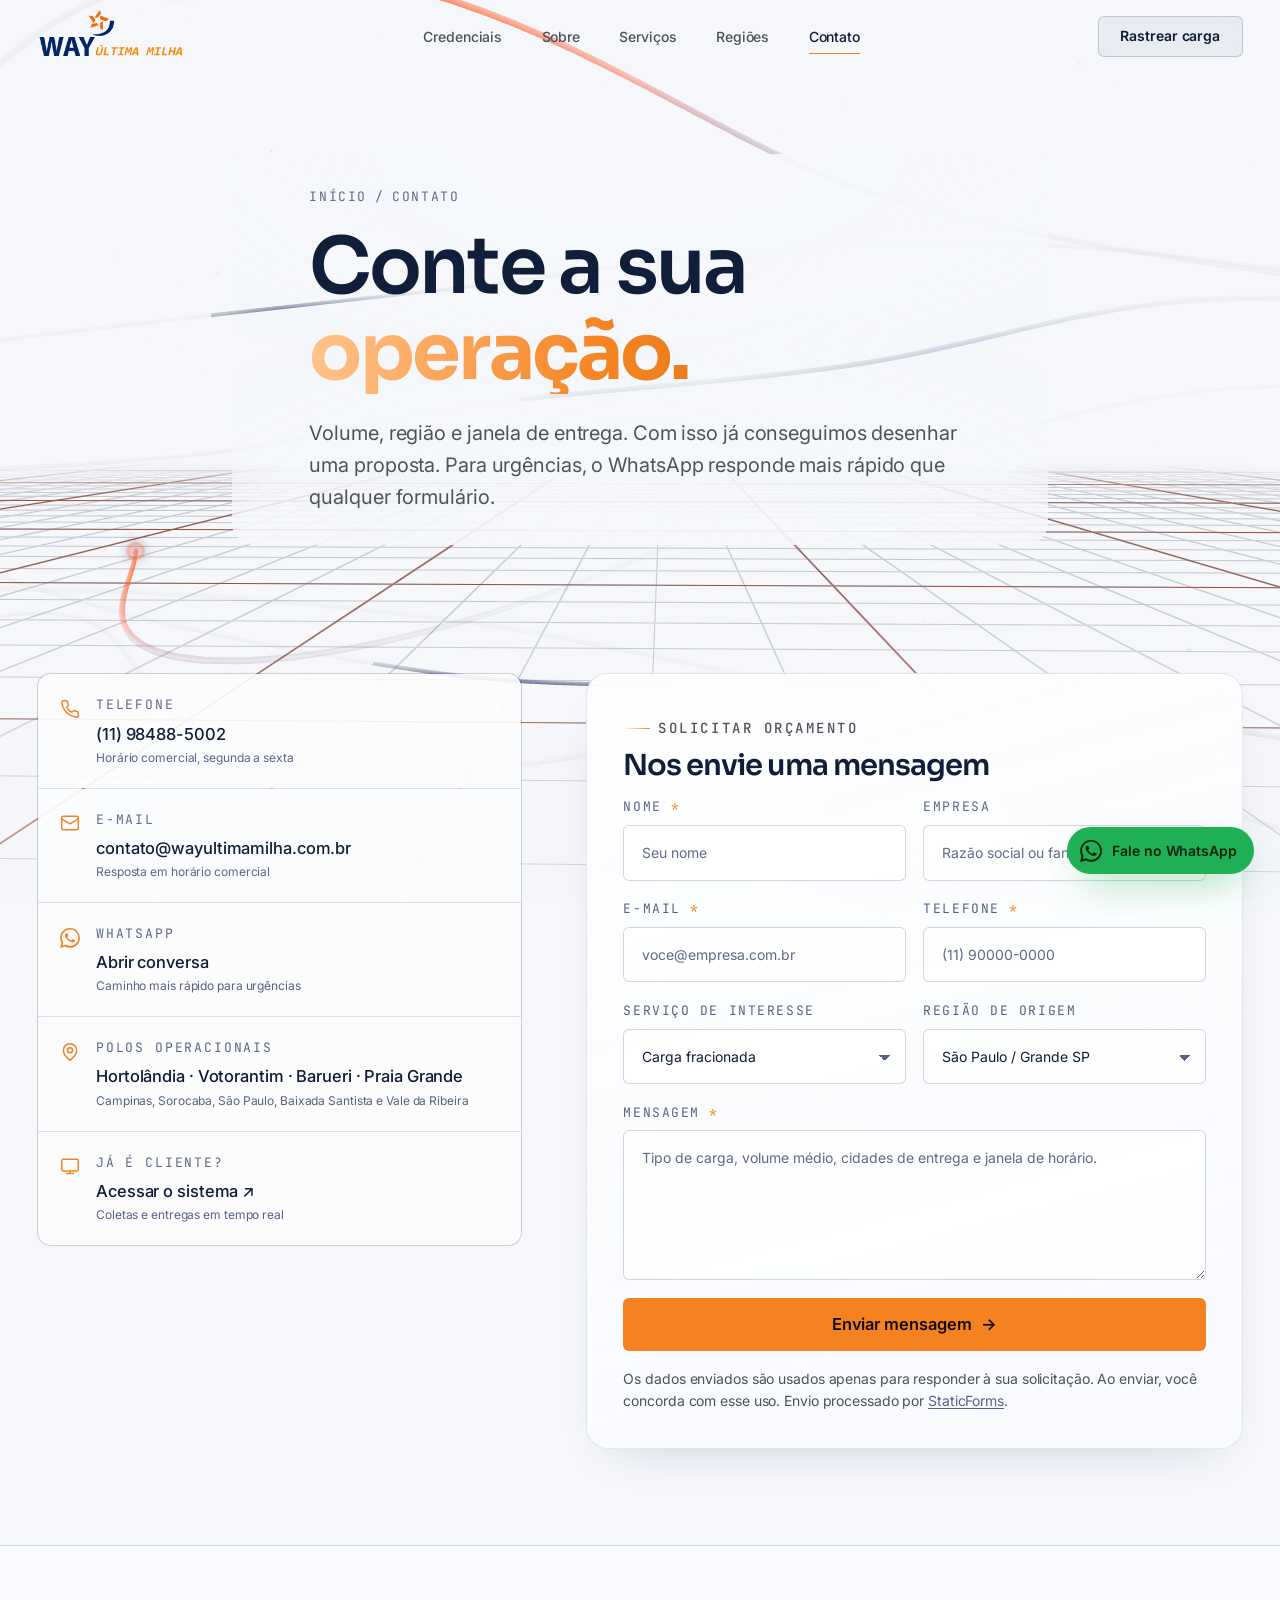
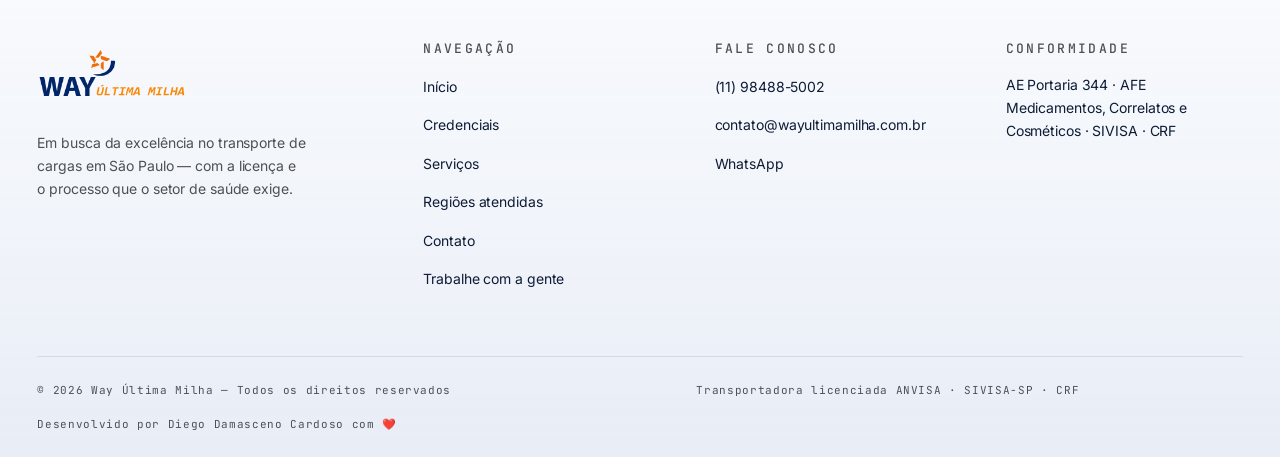
==== contato.html @ b11ae635 "Start" ====
<!DOCTYPE html>
<html lang="pt-BR">

<head>
  <meta charset="UTF-8">
  <script>
    /* Marca que o JS está vivo. Todo estado inicial escondido (revelações,
       máscaras de linha, preloader) é escopado em `.js` no CSS — se este script
       não rodar, a página nasce inteira em vez de ficar em branco. */
    document.documentElement.classList.add('js');
  </script>
  <meta name="viewport" content="width=device-width, initial-scale=1.0">

  <title>Contato e orçamento — Way Última Milha</title>
  <meta name="description"
    content="Fale com a Way Última Milha: (11) 98488-5002, WhatsApp ou contato@wayultimamilha.com.br. Solicite orçamento de transporte de medicamentos, correlatos, cosméticos e higiene em São Paulo.">
  <meta name="robots" content="index, follow">
  <meta name="theme-color" content="#050a16">
  <link rel="canonical" href="https://wayultimamilha.com.br/contato.html">

  <meta property="og:type" content="website">
  <meta property="og:site_name" content="Way Última Milha">
  <meta property="og:locale" content="pt_BR">
  <meta property="og:url" content="https://wayultimamilha.com.br/contato.html">
  <meta property="og:title" content="Contato e orçamento — Way Última Milha">
  <meta property="og:description"
    content="Conte o volume, a região e a janela de entrega. Devolvemos uma proposta desenhada para a sua operação.">
  <meta property="og:image" content="https://wayultimamilha.com.br/assets/img/imagem-entregas_footer.jpg">

  <link rel="icon" href="assets/img/Logotipo-Way-Final.png" type="image/png">
  <link rel="apple-touch-icon" href="assets/img/Logotipo-Way-Final.png">

  <link rel="preconnect" href="https://fonts.googleapis.com">
  <link rel="preconnect" href="https://fonts.gstatic.com" crossorigin>
  <link rel="stylesheet"
    href="https://fonts.googleapis.com/css2?family=Sora:wght@300;400;600;700&family=Inter:wght@400;500;600&family=JetBrains+Mono:wght@400;500;600&display=swap">
  <link rel="stylesheet" href="assets/css/way.css">

  <script type="application/ld+json">
  {
    "@context": "https://schema.org",
    "@type": "ContactPage",
    "name": "Contato — Way Última Milha",
    "url": "https://wayultimamilha.com.br/contato.html",
    "mainEntity": {
      "@type": "Organization",
      "name": "Way Última Milha",
      "telephone": "+55-11-98488-5002",
      "email": "contato@wayultimamilha.com.br",
      "url": "https://wayultimamilha.com.br/"
    }
  }
  </script>
</head>

<body>
  <a class="skip-link" href="#main">Ir para o conteúdo</a>

  <div class="preloader">
    <img class="preloader__logo" src="assets/img/Logotipo-Way-Final.png"
      alt="Way Última Milha" width="500" height="250">
    <div class="preloader__bar"><span></span></div>
    <p class="preloader__pct">000%</p>
  </div>

  <script>
    /* Se o módulo principal não assumir o preloader em 6s, esta rede o remove.
       Cobre import maps sem suporte, 404 no bundle, bloqueio de proxy e
       abertura direta por file:// (onde módulos ES são barrados por CORS). */
    setTimeout(function () {
      var pre = document.querySelector('.preloader');
      if (!pre || pre.classList.contains('is-done')) return;
      pre.classList.add('is-done');
      document.body.classList.remove('is-locked');
      document.documentElement.classList.remove('js');
      var gl = document.getElementById('gl');
      if (gl) gl.remove();
    }, 6000);
  </script>

  <div class="wipe" aria-hidden="true"></div>

  <!-- Poster estático primeiro, canvas depois: o canvas é opaco e, quando
       ganha .is-ready, cobre o poster. Sem WebGL o JS remove o canvas; sem JS
       ele nunca acende. Nos três casos sobra um fundo desenhado, nunca um
       retângulo chapado. -->
  <div class="gl-fallback" aria-hidden="true"></div>
  <canvas id="gl" aria-hidden="true"></canvas>
  <div class="vignette" aria-hidden="true"></div>
  <div class="atmo" aria-hidden="true"></div>
  <div class="progress" aria-hidden="true"></div>

  <header class="nav">
    <div class="shell nav__inner">
      <a class="nav__logo" href="index.html" aria-label="Way Última Milha — página inicial">
        <img src="assets/img/Logotipo-Way-Final.png" alt="Way Última Milha" width="500" height="250">
      </a>

      <nav class="nav__links" aria-label="Navegação principal">
        <a class="nav__link" href="index.html#credenciais">Credenciais</a>
        <a class="nav__link" href="index.html#sobre">Sobre</a>
        <a class="nav__link" href="index.html#servicos">Serviços</a>
        <a class="nav__link" href="index.html#regioes">Regiões</a>
        <a class="nav__link" href="contato.html">Contato</a>
      </nav>

      <div class="nav__actions">
        <a class="btn btn--ghost" href="https://www.waysistemalogistico.com.br/" target="_blank"
          rel="noopener">Rastrear carga</a>
        <button class="nav__burger" type="button" aria-expanded="false" aria-controls="drawer"
          aria-label="Abrir menu">
          <span></span><span></span>
        </button>
      </div>
    </div>
  </header>

  <nav class="drawer" id="drawer" aria-label="Navegação mobile">
    <a class="drawer__link" href="index.html"><i>01</i> Início</a>
    <a class="drawer__link" href="index.html#credenciais"><i>02</i> Credenciais</a>
    <a class="drawer__link" href="index.html#servicos"><i>03</i> Serviços</a>
    <a class="drawer__link" href="index.html#regioes"><i>04</i> Regiões</a>
    <a class="drawer__link" href="contato.html"><i>05</i> Contato</a>
    <a class="drawer__link" href="trabalhe-com-a-gente.html"><i>06</i> Trabalhe com a gente</a>
    <div class="drawer__foot">
      <a href="tel:+5511984885002">(11) 98488-5002</a>
      <a href="mailto:contato@wayultimamilha.com.br">contato@wayultimamilha.com.br</a>
    </div>
  </nav>

  <main class="page" id="main" data-gl-hero>

    <section class="pagehead">
      <div class="rules" aria-hidden="true"></div>
      <div class="shell pagehead__inner">
        <nav class="crumbs" aria-label="Trilha de navegação">
          <a href="index.html">Início</a> <span aria-hidden="true">/</span> <span>Contato</span>
        </nav>
        <h1 data-lines>
          <span class="line-mask"><span>Conte a sua</span></span>
          <span class="line-mask"><b class="grad-orange">operação.</b></span>
        </h1>
        <p class="lead">
          Volume, região e janela de entrega. Com isso já conseguimos desenhar uma proposta. Para
          urgências, o WhatsApp responde mais rápido que qualquer formulário.
        </p>
      </div>
    </section>

    <section class="section section--tight">
      <div class="shell contact">

        <div>
          <dl class="contact__panel">
            <div class="contact__item">
              <svg viewBox="0 0 24 24" fill="none" stroke="currentColor" stroke-width="1.8"
                stroke-linecap="round" stroke-linejoin="round" aria-hidden="true">
                <path
                  d="M22 16.92v3a2 2 0 0 1-2.18 2 19.79 19.79 0 0 1-8.63-3.07 19.5 19.5 0 0 1-6-6 19.79 19.79 0 0 1-3.07-8.67A2 2 0 0 1 4.11 2h3a2 2 0 0 1 2 1.72c.13.96.36 1.9.7 2.81a2 2 0 0 1-.45 2.11L8.09 9.91a16 16 0 0 0 6 6l1.27-1.27a2 2 0 0 1 2.11-.45c.91.34 1.85.57 2.81.7A2 2 0 0 1 22 16.92Z" />
              </svg>
              <dt>Telefone</dt>
              <dd><a href="tel:+5511984885002">(11) 98488-5002</a>
                <small>Horário comercial, segunda a sexta</small>
              </dd>
            </div>

            <div class="contact__item">
              <svg viewBox="0 0 24 24" fill="none" stroke="currentColor" stroke-width="1.8"
                stroke-linecap="round" stroke-linejoin="round" aria-hidden="true">
                <rect x="2" y="4" width="20" height="16" rx="2" />
                <path d="m2 7 10 6 10-6" />
              </svg>
              <dt>E-mail</dt>
              <dd><a href="mailto:contato@wayultimamilha.com.br">contato@wayultimamilha.com.br</a>
                <small>Resposta em horário comercial</small>
              </dd>
            </div>

            <div class="contact__item">
              <svg viewBox="0 0 24 24" fill="currentColor" aria-hidden="true">
                <path
                  d="M17.472 14.382c-.297-.149-1.758-.867-2.03-.967-.273-.099-.471-.148-.67.15-.197.297-.767.966-.966 1.164-.199.199-.397.223-.694.075-.297-.15-1.255-.463-2.39-1.475-.883-.788-1.48-1.761-1.653-2.059-.173-.297-.018-.458.13-.606.134-.133.347-.446.52-.644.174-.198.232-.34.347-.567.116-.226.058-.42-.024-.567-.082-.149-.67-1.611-.916-2.206-.242-.579-.487-.501-.669-.51-.173-.008-.371-.01-.57-.01-.198 0-.52.074-.792.372-.272.297-1.04 1.016-1.04 2.479 0 1.462 1.065 2.875 1.213 3.074.149.198 2.096 3.2 5.077 4.487.709.306 1.262.489 1.694.625.712.227 1.36.195 1.872.118.571-.085 1.758-.719 2.006-1.413.248-.694.248-1.29.173-1.414-.074-.124-.272-.198-.57-.347m-5.421 7.403h-.004a9.87 9.87 0 0 1-5.031-1.378l-.361-.214-3.741.982.998-3.648-.235-.374a9.86 9.86 0 0 1-1.51-5.26c.001-5.45 4.436-9.884 9.888-9.884 2.64 0 5.122 1.03 6.988 2.898a9.825 9.825 0 0 1 2.893 6.994c-.003 5.45-4.437 9.884-9.885 9.884m8.413-18.297A11.815 11.815 0 0 0 12.05 0C5.495 0 .16 5.335.157 11.892c0 2.096.547 4.142 1.588 5.945L.057 24l6.305-1.654a11.882 11.882 0 0 0 5.683 1.448h.005c6.554 0 11.89-5.335 11.893-11.893a11.821 11.821 0 0 0-3.48-8.413Z" />
              </svg>
              <dt>WhatsApp</dt>
              <dd><a href="https://api.whatsapp.com/send?phone=5511984885002" target="_blank"
                  rel="noopener">Abrir conversa</a>
                <small>Caminho mais rápido para urgências</small>
              </dd>
            </div>

            <div class="contact__item">
              <svg viewBox="0 0 24 24" fill="none" stroke="currentColor" stroke-width="1.8"
                stroke-linecap="round" stroke-linejoin="round" aria-hidden="true">
                <path d="M20 10c0 6-8 12-8 12s-8-6-8-12a8 8 0 0 1 16 0Z" />
                <circle cx="12" cy="10" r="3" />
              </svg>
              <dt>Polos operacionais</dt>
              <dd>Hortolândia · Votorantim · Barueri · Praia Grande
                <small>Campinas, Sorocaba, São Paulo, Baixada Santista e Vale da Ribeira</small>
              </dd>
            </div>

            <div class="contact__item">
              <svg viewBox="0 0 24 24" fill="none" stroke="currentColor" stroke-width="1.8"
                stroke-linecap="round" stroke-linejoin="round" aria-hidden="true">
                <rect x="2" y="4" width="20" height="14" rx="2" />
                <path d="M8 21h8M12 18v3" />
              </svg>
              <dt>Já é cliente?</dt>
              <dd><a href="https://www.waysistemalogistico.com.br/" target="_blank"
                  rel="noopener">Acessar o sistema ↗</a>
                <small>Coletas e entregas em tempo real</small>
              </dd>
            </div>
          </dl>
        </div>

        <div class="card">
          <div>
            <p class="eyebrow">Solicitar orçamento</p>
            <h2 style="font-size:var(--fs-h3);margin-top:.6rem">Nos envie uma mensagem</h2>
          </div>

          <form class="form" data-form action="https://api.staticforms.xyz/submit" method="post"
            novalidate>
            <input type="hidden" name="accessKey" value="84bb621b-5db3-45c3-95ca-0c4aa116848b">
            <input type="hidden" name="subject" value="Novo contato pelo site — wayultimamilha.com.br">
            <input type="hidden" name="redirectTo" value="https://wayultimamilha.com.br/obrigado.html">
            <div class="honeypot" aria-hidden="true">
              <label for="honeypot">Não preencha</label>
              <input type="text" name="honeypot" id="honeypot" tabindex="-1" autocomplete="off">
            </div>

            <div class="form__row">
              <div class="field">
                <label for="nome">Nome <span aria-hidden="true">*</span></label>
                <input type="text" id="nome" name="name" placeholder="Seu nome" required
                  autocomplete="given-name">
                <p class="field__err" aria-live="polite"></p>
              </div>
              <div class="field">
                <label for="empresa">Empresa</label>
                <input type="text" id="empresa" name="$Empresa" placeholder="Razão social ou fantasia"
                  autocomplete="organization">
                <p class="field__err" aria-live="polite"></p>
              </div>
            </div>

            <div class="form__row">
              <div class="field">
                <label for="email">E-mail <span aria-hidden="true">*</span></label>
                <input type="email" id="email" name="replyTo" placeholder="voce@empresa.com.br"
                  required autocomplete="email">
                <p class="field__err" aria-live="polite"></p>
              </div>
              <div class="field">
                <label for="tel">Telefone <span aria-hidden="true">*</span></label>
                <input type="tel" id="tel" name="$Telefone" placeholder="(11) 90000-0000" required
                  autocomplete="tel" inputmode="tel">
                <p class="field__err" aria-live="polite"></p>
              </div>
            </div>

            <div class="form__row">
              <div class="field">
                <label for="servico">Serviço de interesse</label>
                <select id="servico" name="$Servico">
                  <option value="Carga fracionada">Carga fracionada</option>
                  <option value="Cargas urgentes">Cargas urgentes</option>
                  <option value="Transferência dedicada">Transferência com veículo dedicado</option>
                  <option value="Não sei ainda">Não sei ainda / quero orientação</option>
                </select>
              </div>
              <div class="field">
                <label for="regiao">Região de origem</label>
                <select id="regiao" name="$Regiao">
                  <option value="São Paulo / Grande SP">São Paulo / Grande SP</option>
                  <option value="Campinas">Campinas e região</option>
                  <option value="Sorocaba">Sorocaba e região</option>
                  <option value="Baixada Santista">Baixada Santista</option>
                  <option value="Vale da Ribeira">Vale da Ribeira</option>
                  <option value="Ribeirão Preto">Ribeirão Preto</option>
                  <option value="Outra">Outra</option>
                </select>
              </div>
            </div>

            <div class="field">
              <label for="message">Mensagem <span aria-hidden="true">*</span></label>
              <textarea id="message" name="message" minlength="12" required
                placeholder="Tipo de carga, volume médio, cidades de entrega e janela de horário."></textarea>
              <p class="field__err" aria-live="polite"></p>
            </div>

            <div class="form__status">
              <svg viewBox="0 0 24 24" fill="none" stroke="currentColor" stroke-width="2"
                stroke-linecap="round" stroke-linejoin="round" aria-hidden="true">
                <circle cx="12" cy="12" r="10" />
                <path d="M12 8v4M12 16h.01" />
              </svg>
              <p data-status-text></p>
            </div>

            <button class="btn btn--lg btn--block" type="submit">
              Enviar mensagem <span class="btn__arrow">→</span>
            </button>

            <p class="form__note">
              Os dados enviados são usados apenas para responder à sua solicitação. Ao enviar, você
              concorda com esse uso. Envio processado por
              <a href="https://www.staticforms.xyz/" target="_blank" rel="noopener nofollow">StaticForms</a>.
            </p>
          </form>
        </div>
      </div>
    </section>

  </main>

  <footer class="footer">
    <div class="shell">
      <div class="footer__grid">
        <div class="footer__brand">
          <img src="assets/img/Logotipo-Way-Final.png" alt="Way Última Milha" width="500" height="250"
            loading="lazy">
          <p>Em busca da excelência no transporte de cargas em São Paulo — com a licença e o
            processo que o setor de saúde exige.</p>
        </div>
        <div class="footer__col">
          <h4>Navegação</h4>
          <ul>
            <li><a href="index.html">Início</a></li>
            <li><a href="index.html#credenciais">Credenciais</a></li>
            <li><a href="index.html#servicos">Serviços</a></li>
            <li><a href="index.html#regioes">Regiões atendidas</a></li>
            <li><a href="contato.html">Contato</a></li>
            <li><a href="trabalhe-com-a-gente.html">Trabalhe com a gente</a></li>
          </ul>
        </div>
        <div class="footer__col">
          <h4>Fale conosco</h4>
          <ul>
            <li><a href="tel:+5511984885002">(11) 98488-5002</a></li>
            <li><a href="mailto:contato@wayultimamilha.com.br">contato@wayultimamilha.com.br</a></li>
            <li><a href="https://api.whatsapp.com/send?phone=5511984885002" target="_blank"
                rel="noopener">WhatsApp</a></li>
          </ul>
        </div>
        <div class="footer__col">
          <h4>Conformidade</h4>
          <p>AE Portaria 344 · AFE Medicamentos, Correlatos e Cosméticos · SIVISA · CRF</p>
        </div>
      </div>
      <div class="footer__bottom">
        <p>© <span id="year">2026</span> Way Última Milha — Todos os direitos reservados</p>
        <p>Transportadora licenciada ANVISA · SIVISA-SP · CRF</p>
        <p>Desenvolvido por Diego Damasceno Cardoso com ❤️</p>
      </div>
    </div>
  </footer>

  <a class="wa" href="https://api.whatsapp.com/send?phone=5511984885002" target="_blank" rel="noopener"
    aria-label="Falar no WhatsApp">
    <svg viewBox="0 0 24 24" fill="currentColor" aria-hidden="true">
      <path
        d="M17.472 14.382c-.297-.149-1.758-.867-2.03-.967-.273-.099-.471-.148-.67.15-.197.297-.767.966-.966 1.164-.199.199-.397.223-.694.075-.297-.15-1.255-.463-2.39-1.475-.883-.788-1.48-1.761-1.653-2.059-.173-.297-.018-.458.13-.606.134-.133.347-.446.52-.644.174-.198.232-.34.347-.567.116-.226.058-.42-.024-.567-.082-.149-.67-1.611-.916-2.206-.242-.579-.487-.501-.669-.51-.173-.008-.371-.01-.57-.01-.198 0-.52.074-.792.372-.272.297-1.04 1.016-1.04 2.479 0 1.462 1.065 2.875 1.213 3.074.149.198 2.096 3.2 5.077 4.487.709.306 1.262.489 1.694.625.712.227 1.36.195 1.872.118.571-.085 1.758-.719 2.006-1.413.248-.694.248-1.29.173-1.414-.074-.124-.272-.198-.57-.347m-5.421 7.403h-.004a9.87 9.87 0 0 1-5.031-1.378l-.361-.214-3.741.982.998-3.648-.235-.374a9.86 9.86 0 0 1-1.51-5.26c.001-5.45 4.436-9.884 9.888-9.884 2.64 0 5.122 1.03 6.988 2.898a9.825 9.825 0 0 1 2.893 6.994c-.003 5.45-4.437 9.884-9.885 9.884m8.413-18.297A11.815 11.815 0 0 0 12.05 0C5.495 0 .16 5.335.157 11.892c0 2.096.547 4.142 1.588 5.945L.057 24l6.305-1.654a11.882 11.882 0 0 0 5.683 1.448h.005c6.554 0 11.89-5.335 11.893-11.893a11.821 11.821 0 0 0-3.48-8.413Z" />
    </svg>
    <span class="wa__txt">Fale no WhatsApp</span>
  </a>

  <script src="assets/js/vendor/lenis.min.js" defer></script>
  <script type="importmap">
  { "imports": { "three": "./assets/js/vendor/three.module.min.js" } }
  </script>
  <script type="module" src="assets/js/main.js"></script>
  <script>document.getElementById('year').textContent = new Date().getFullYear();</script>
</body>

</html>
---- assets/css/way.css ----
@charset "UTF-8";
/* ===========================================================================
   WAY ÚLTIMA MILHA · Design System
   Light tech · fundo claro, navy #0B2A6B + laranja #F58220 (cores extraídas do logotipo)
   =========================================================================== */

/* ---------------------------------------------------------------- 1. RESET */

*,
*::before,
*::after {
  box-sizing: border-box;
}

* {
  margin: 0;
  padding: 0;
}

html {
  -webkit-text-size-adjust: 100%;
  text-size-adjust: 100%;
  scroll-behavior: smooth;
  /* `clip` em vez de `hidden`: não cria contexto de rolagem, então position:
     fixed e sticky continuam funcionando. */
  overflow-x: clip;
}

/* Lenis assume o controle do scroll; quando ativo, desliga o nativo. */
html.lenis,
html.lenis body {
  height: auto;
}

.lenis.lenis-smooth {
  scroll-behavior: auto !important;
}

.lenis.lenis-stopped {
  overflow: hidden;
}

img,
picture,
svg,
canvas,
video {
  display: block;
  max-width: 100%;
}

img {
  height: auto;
}

input,
button,
textarea,
select {
  font: inherit;
  color: inherit;
}

button {
  background: none;
  border: 0;
  cursor: pointer;
}

a {
  color: inherit;
  text-decoration: none;
}

ul,
ol {
  list-style: none;
}

:where(h1, h2, h3, h4) {
  text-wrap: balance;
  font-weight: 600;
  line-height: 1.05;
}

p {
  text-wrap: pretty;
}

/* --------------------------------------------------------------- 2. TOKENS */

:root {
  /* — Cor: base — */
  --void: #e8edf6;
  --bg: #f5f7fb;
  --bg-2: #eef2f9;
  --bg-3: #e6ecf7;
  --surface: #ffffff;
  --surface-2: #f2f5fa;

  /* — Cor: marca — */
  --navy: #0b2a6b;
  --navy-600: #123a8f;
  --navy-400: #2358c9;
  --orange: #f58220;
  --orange-400: #ff9c3f;
  --orange-200: #ffc38a;

  /* — Cor: texto — */
  --text: #0e1c36;
  --text-2: #4c5057;
  /* --muted e --faint eram claros demais pra fundo claro (herdados do tema
     escuro, onde precisavam recuar contra o preto). Contraste contra --bg:
     --muted ~5.2:1, --faint ~4.6:1 — os dois acima do mínimo AA (4.5:1). */
  --muted: #566285;
  --faint: #5c6886;

  /* — Cor: traços — */
  --line: rgb(15 32 68 / 10%);
  --line-2: rgb(15 32 68 / 18%);
  --glass: rgb(255 255 255 / 68%);
  --glass-2: rgb(255 255 255 / 82%);

  /* — Glow — */
  --glow-orange: 0 0 40px -6px rgb(245 130 32 / 35%);
  --glow-navy: 0 0 60px -10px rgb(35 88 201 / 28%);

  /* — Tipografia — */
  --font-display: 'Sora', 'Segoe UI', system-ui, sans-serif;
  --font-body: 'Inter', system-ui, -apple-system, 'Segoe UI', sans-serif;
  --font-mono: 'JetBrains Mono', ui-monospace, 'SFMono-Regular', monospace;

  /* Escala fluida 320px → 1440px */
  --fs-eyebrow: clamp(0.688rem, 0.63rem + 0.29vw, 0.813rem);
  --fs-sm: clamp(0.813rem, 0.78rem + 0.16vw, 0.875rem);
  --fs-base: clamp(0.938rem, 0.9rem + 0.19vw, 1.031rem);
  --fs-lead: clamp(1.063rem, 0.98rem + 0.41vw, 1.25rem);
  --fs-h4: clamp(1.125rem, 1.03rem + 0.47vw, 1.375rem);
  --fs-h3: clamp(1.375rem, 1.2rem + 0.86vw, 1.813rem);
  --fs-h2: clamp(1.938rem, 1.5rem + 2.2vw, 3.125rem);
  --fs-h1: clamp(2.5rem, 1.55rem + 4.76vw, 4.875rem);
  --fs-display: clamp(3rem, 1.2rem + 9vw, 8rem);

  /* — Espaço — */
  --shell: 1280px;
  --gutter: clamp(1.25rem, 0.9rem + 1.8vw, 2.5rem);
  --section-y: clamp(5rem, 3rem + 10vw, 10rem);

  /* — Forma — */
  --r-xs: 3px;
  --r-sm: 6px;
  --r-md: 14px;
  --r-lg: 22px;
  --r-xl: 32px;

  /* — Movimento — */
  --ease-out: cubic-bezier(0.16, 1, 0.3, 1);
  --ease-io: cubic-bezier(0.65, 0, 0.35, 1);
  --dur: 0.6s;

  --nav-h: 74px;
  color-scheme: light;
}

/* ----------------------------------------------------------------- 3. BASE */

body {
  min-height: 100vh;
  background: var(--bg);
  color: var(--text);
  font-family: var(--font-body);
  font-size: var(--fs-base);
  font-weight: 400;
  line-height: 1.65;
  letter-spacing: -0.006em;
  overflow-x: clip;
  -webkit-font-smoothing: antialiased;
  text-rendering: optimizeLegibility;
}

body.is-locked {
  overflow: hidden;
}

::selection {
  background: var(--orange);
  color: #0a0600;
}

:focus-visible {
  outline: 2px solid var(--orange-400);
  outline-offset: 3px;
  border-radius: var(--r-xs);
}

.sr-only {
  position: absolute;
  width: 1px;
  height: 1px;
  overflow: hidden;
  clip-path: inset(50%);
  white-space: nowrap;
}

.skip-link {
  position: fixed;
  top: 0.75rem;
  left: 0.75rem;
  z-index: 999;
  padding: 0.7rem 1.1rem;
  background: var(--orange);
  color: #0a0600;
  font-size: var(--fs-sm);
  font-weight: 600;
  border-radius: var(--r-sm);
  transform: translateY(-160%);
  transition: transform 0.25s var(--ease-out);
}

.skip-link:focus-visible {
  transform: none;
}

/* --------------------------------------------------------- 4. TIPOGRAFIA */

h1,
h2,
h3,
h4 {
  font-family: var(--font-display);
  letter-spacing: -0.035em;
}

h1 {
  font-size: var(--fs-h1);
}

h2 {
  font-size: var(--fs-h2);
}

h3 {
  font-size: var(--fs-h3);
}

h4 {
  font-size: var(--fs-h4);
}

.eyebrow {
  display: inline-flex;
  align-items: center;
  gap: 0.6em;
  font-family: var(--font-mono);
  font-size: var(--fs-eyebrow);
  font-weight: 500;
  letter-spacing: 0.18em;
  text-transform: uppercase;
  color: var(--orange);
}

.eyebrow::before {
  content: '';
  width: 1.9em;
  height: 1px;
  background: linear-gradient(90deg, transparent, var(--orange));
}

.eyebrow--center::after {
  content: '';
  width: 1.9em;
  height: 1px;
  background: linear-gradient(270deg, transparent, var(--orange));
}

.lead {
  font-size: var(--fs-lead);
  line-height: 1.6;
  color: var(--text-2);
}

.muted {
  color: var(--muted);
}

.grad-orange {
  background: linear-gradient(96deg, var(--orange-200) 0%, var(--orange) 44%, #c95f0c 100%);
  -webkit-background-clip: text;
  background-clip: text;
  color: transparent;
}

.grad-steel {
  /* Antes ia até uma cor translúcida — sobre fundo claro isso lia como texto
     cortado/quebrado em vez de um degradê proposital. Aqui os dois pontos
     são opacos, só muda o tom. */
  background: linear-gradient(180deg, var(--text) 20%, var(--muted) 100%);
  -webkit-background-clip: text;
  background-clip: text;
  color: transparent;
}

/* ---------------------------------------------------------------- 5. LAYOUT */

.shell {
  width: 100%;
  max-width: var(--shell);
  margin-inline: auto;
  padding-inline: var(--gutter);
}

.section {
  position: relative;
  padding-block: var(--section-y);
}

.section--tight {
  padding-block: clamp(3.5rem, 2rem + 6vw, 6rem);
}

/* Réguas verticais nas bordas do container — assinatura "tech".
   Desativadas: em seções de duas colunas o conteúdo já toca a borda e a
   régua cortava os cards no meio em vez de servir de moldura. */
.rules {
  display: none;
}

.rules::before,
.rules::after {
  content: '';
  position: absolute;
  top: 0;
  bottom: 0;
  width: 1px;
  background: linear-gradient(180deg, transparent, var(--line) 12%, var(--line) 88%, transparent);
}

.rules::before {
  left: var(--gutter);
}

.rules::after {
  right: var(--gutter);
}

.section-head {
  position: relative;
  display: grid;
  gap: 1.15rem;
  max-width: 44rem;
  margin-bottom: clamp(2.5rem, 1.5rem + 3.5vw, 4.5rem);
}

/* Véu atrás do título/parágrafo de cada seção: a cena 3D passa por trás do
   texto e, sem isso, as arestas dos volumes cruzam as letras. Absoluto de
   propósito — fora do fluxo, não vira item do grid. */
.section-head::before {
  content: '';
  position: absolute;
  inset: -1.5rem -2.5rem;
  z-index: -1;
  pointer-events: none;
  border-radius: var(--r-lg);
  background: radial-gradient(
    75% 85% at 50% 50%,
    rgb(245 247 251 / 88%) 0%,
    rgb(245 247 251 / 60%) 55%,
    transparent 85%
  );
}

.section-head--center {
  margin-inline: auto;
  text-align: center;
  justify-items: center;
}

.section-index {
  position: absolute;
  top: calc(var(--section-y) * 0.55);
  right: var(--gutter);
  font-family: var(--font-mono);
  font-size: var(--fs-eyebrow);
  letter-spacing: 0.2em;
  color: var(--faint);
  z-index: 1;
}

/* ------------------------------------------------- 6. CAMADA WEBGL / ATMOSFERA */

#gl {
  position: fixed;
  inset: 0;
  z-index: 0;
  width: 100%;
  height: 100%;
  pointer-events: none;
  opacity: 0;
  transition: opacity 1.2s var(--ease-out);
}

#gl.is-ready {
  opacity: 1;
}

/* Poster estático: aparece se WebGL falhar ou reduced-motion estiver ligado */
.gl-fallback {
  position: fixed;
  inset: 0;
  z-index: 0;
  pointer-events: none;
  background:
    radial-gradient(120% 80% at 78% 8%, rgb(245 130 32 / 16%) 0%, transparent 55%),
    radial-gradient(90% 70% at 12% 22%, rgb(35 88 201 / 22%) 0%, transparent 60%),
    radial-gradient(100% 60% at 50% 100%, rgb(11 42 107 / 45%) 0%, transparent 70%);
}

/* Grão + vinheta sobre tudo, para dar textura de filme */
.atmo {
  position: fixed;
  inset: 0;
  z-index: 3;
  pointer-events: none;
  mix-blend-mode: soft-light;
  opacity: 0.5;
  background-image: url("data:image/svg+xml,%3Csvg xmlns='http://www.w3.org/2000/svg' width='140' height='140'%3E%3Cfilter id='n'%3E%3CfeTurbulence type='fractalNoise' baseFrequency='0.85' numOctaves='3'/%3E%3C/filter%3E%3Crect width='140' height='140' filter='url(%23n)' opacity='0.42'/%3E%3C/svg%3E");
}

.vignette {
  position: fixed;
  inset: 0;
  z-index: 2;
  pointer-events: none;
  /* Suave de propósito: mais forte que isso e o fundo claro começa a
     parecer sujo nas bordas em vez de emoldurado. */
  background: radial-gradient(140% 112% at 50% 45%, transparent 60%, rgb(255 255 255 / 65%) 100%);
}

/* Todo o conteúdo vive acima do canvas */
.page {
  position: relative;
  z-index: 1;
}

/* -------------------------------------------------------------- 7. PRELOADER */

html:not(.js) .preloader {
  display: none;
}

.preloader {
  position: fixed;
  inset: 0;
  z-index: 200;
  display: grid;
  place-content: center;
  gap: 2rem;
  justify-items: center;
  background: var(--void);
  transition: opacity 0.8s var(--ease-out), visibility 0.8s;
}

.preloader.is-done {
  opacity: 0;
  visibility: hidden;
}

.preloader__logo {
  width: clamp(140px, 34vw, 210px);
  animation: breathe 2.6s var(--ease-io) infinite;
}

.preloader__bar {
  position: relative;
  width: clamp(180px, 46vw, 280px);
  height: 2px;
  background: rgb(15 32 68 / 14%);
  overflow: hidden;
  border-radius: 2px;
}

.preloader__bar span {
  position: absolute;
  inset: 0 auto 0 0;
  width: 0;
  background: linear-gradient(90deg, var(--navy-400), var(--orange));
  box-shadow: var(--glow-orange);
  transition: width 0.35s var(--ease-out);
}

.preloader__pct {
  font-family: var(--font-mono);
  font-size: var(--fs-eyebrow);
  letter-spacing: 0.28em;
  color: var(--muted);
}

@keyframes breathe {
  0%,
  100% {
    opacity: 0.55;
    transform: scale(0.985);
  }

  50% {
    opacity: 1;
    transform: scale(1);
  }
}

/* ------------------------------------------------- 8. TRANSIÇÃO ENTRE PÁGINAS */

.wipe {
  position: fixed;
  inset: 0;
  z-index: 190;
  pointer-events: none;
  opacity: 0;
  background:
    radial-gradient(80% 120% at 50% 120%, rgb(245 130 32 / 30%), transparent 60%),
    var(--void);
  clip-path: inset(100% 0 0 0);
  transition: clip-path 0.7s var(--ease-io), opacity 0.3s linear;
}

.wipe.is-on {
  opacity: 1;
  clip-path: inset(0 0 0 0);
}

/* --------------------------------------------------------------------- 9. NAV */

.nav {
  position: fixed;
  inset: 0 0 auto;
  z-index: 100;
  height: var(--nav-h);
  display: flex;
  align-items: center;
  transition: background 0.4s var(--ease-out), backdrop-filter 0.4s, border-color 0.4s,
    transform 0.5s var(--ease-out);
  border-bottom: 1px solid transparent;
}

.nav.is-stuck {
  background: rgb(255 255 255 / 80%);
  backdrop-filter: blur(18px) saturate(140%);
  -webkit-backdrop-filter: blur(18px) saturate(140%);
  border-bottom-color: var(--line);
}

.nav.is-hidden {
  transform: translateY(-102%);
}

.nav__inner {
  display: flex;
  align-items: center;
  justify-content: space-between;
  gap: 1.5rem;
  width: 100%;
}

.nav__logo {
  display: block;
  flex: 0 0 auto;
}

.nav__logo img {
  width: clamp(112px, 13vw, 148px);
}

.nav__links {
  display: flex;
  align-items: center;
  gap: clamp(0.25rem, 1.2vw, 1.5rem);
}

.nav__link {
  position: relative;
  display: block;
  padding: 0.5rem 0.75rem;
  font-size: var(--fs-sm);
  font-weight: 500;
  color: var(--text-2);
  transition: color 0.3s;
}

.nav__link::after {
  content: '';
  position: absolute;
  left: 0.75rem;
  right: 0.75rem;
  bottom: 0.15rem;
  height: 1px;
  background: var(--orange);
  transform: scaleX(0);
  transform-origin: left;
  transition: transform 0.4s var(--ease-out);
}

.nav__link:hover,
.nav__link[aria-current='page'] {
  color: var(--text);
}

.nav__link:hover::after,
.nav__link[aria-current='page']::after {
  transform: scaleX(1);
}

.nav__actions {
  display: flex;
  align-items: center;
  gap: 0.6rem;
}

.nav__burger {
  display: none;
  position: relative;
  width: 44px;
  height: 44px;
  border: 1px solid var(--line-2);
  border-radius: var(--r-sm);
}

.nav__burger span {
  position: absolute;
  left: 50%;
  width: 18px;
  height: 1.5px;
  background: var(--text);
  border-radius: 2px;
  transition: transform 0.4s var(--ease-out), opacity 0.25s;
}

.nav__burger span:nth-child(1) {
  top: 17px;
  transform: translateX(-50%);
}

.nav__burger span:nth-child(2) {
  top: 25px;
  transform: translateX(-50%);
}

.nav__burger[aria-expanded='true'] span:nth-child(1) {
  transform: translateX(-50%) translateY(4px) rotate(45deg);
}

.nav__burger[aria-expanded='true'] span:nth-child(2) {
  transform: translateX(-50%) translateY(-4px) rotate(-45deg);
}

/* Painel mobile */
.drawer {
  position: fixed;
  inset: 0;
  z-index: 99;
  display: grid;
  align-content: center;
  gap: 0.25rem;
  padding: 6rem var(--gutter) 3rem;
  background: rgb(255 255 255 / 97%);
  backdrop-filter: blur(22px);
  -webkit-backdrop-filter: blur(22px);
  opacity: 0;
  visibility: hidden;
  transition: opacity 0.45s var(--ease-out), visibility 0.45s;
}

.drawer.is-open {
  opacity: 1;
  visibility: visible;
}

.drawer__link {
  display: flex;
  align-items: baseline;
  gap: 1rem;
  padding: 0.85rem 0;
  border-bottom: 1px solid var(--line);
  font-family: var(--font-display);
  font-size: clamp(1.5rem, 7vw, 2.25rem);
  letter-spacing: -0.035em;
  opacity: 0;
  transform: translateY(18px);
  transition: opacity 0.5s var(--ease-out), transform 0.5s var(--ease-out);
}

.drawer.is-open .drawer__link {
  opacity: 1;
  transform: none;
}

.drawer__link i {
  font-family: var(--font-mono);
  font-size: 0.65rem;
  font-style: normal;
  letter-spacing: 0.18em;
  color: var(--orange);
}

.drawer__foot {
  display: grid;
  gap: 0.35rem;
  margin-top: 2rem;
  font-size: var(--fs-sm);
  color: var(--muted);
}

.drawer__foot a:hover {
  color: var(--orange);
}

/* ------------------------------------------------------------- 10. BOTÕES */

.btn {
  --btn-bg: var(--orange);
  --btn-fg: #100900;

  position: relative;
  display: inline-flex;
  align-items: center;
  justify-content: center;
  gap: 0.6em;
  padding: 0.95em 1.6em;
  font-family: var(--font-body);
  font-size: var(--fs-sm);
  font-weight: 600;
  letter-spacing: -0.005em;
  line-height: 1;
  color: var(--btn-fg);
  background: var(--btn-bg);
  border-radius: var(--r-sm);
  overflow: hidden;
  isolation: isolate;
  white-space: nowrap;
  transition: transform 0.35s var(--ease-out), box-shadow 0.35s var(--ease-out),
    color 0.3s, background 0.3s;
}

.btn::before {
  content: '';
  position: absolute;
  inset: 0;
  z-index: -1;
  background: linear-gradient(100deg, var(--orange-400), var(--orange) 50%, #d96a0d);
  opacity: 0;
  transition: opacity 0.35s;
}

.btn:hover {
  transform: translateY(-2px);
  box-shadow: 0 12px 30px -12px rgb(245 130 32 / 65%), var(--glow-orange);
}

.btn:hover::before {
  opacity: 1;
}

.btn:active {
  transform: translateY(0);
}

.btn--ghost {
  --btn-fg: var(--text);

  background: rgb(15 32 68 / 5%);
  box-shadow: inset 0 0 0 1px var(--line-2);
  backdrop-filter: blur(8px);
  -webkit-backdrop-filter: blur(8px);
}

.btn--ghost::before {
  background: rgb(15 32 68 / 8%);
}

.btn--ghost:hover {
  box-shadow: inset 0 0 0 1px rgb(245 130 32 / 55%), 0 10px 30px -14px rgb(0 0 0 / 80%);
}

.btn--lg {
  padding: 1.1em 2em;
  font-size: var(--fs-base);
}

.btn--block {
  width: 100%;
}

.btn__arrow {
  display: inline-block;
  transition: transform 0.35s var(--ease-out);
}

.btn:hover .btn__arrow {
  transform: translateX(4px);
}

/* Link com sublinhado que corre */
.link-run {
  position: relative;
  display: inline-flex;
  align-items: center;
  gap: 0.45em;
  font-weight: 500;
  color: var(--orange);
}

.link-run::after {
  content: '';
  position: absolute;
  left: 0;
  right: 0;
  bottom: -3px;
  height: 1px;
  background: currentcolor;
  transform: scaleX(0);
  transform-origin: left;
  transition: transform 0.45s var(--ease-out);
}

.link-run:hover::after {
  transform: scaleX(1);
}

/* ---------------------------------------------------------------- 11. HERO */

.hero {
  position: relative;
  display: flex;
  flex-direction: column;
  justify-content: flex-end;
  min-height: 100svh;
  padding-top: calc(var(--nav-h) + 4rem);
  padding-bottom: clamp(1.5rem, 3vh, 3rem);
  overflow: hidden;
}

/* Véu diagonal atrás do texto: a malha 3D é intensa no hero e sem isso o
   parágrafo de apoio disputa contraste com a grade do piso. */
.hero::before {
  content: '';
  position: absolute;
  inset: 0;
  z-index: 0;
  pointer-events: none;
  background: linear-gradient(
    100deg,
    rgb(245 247 251 / 90%) 0%,
    rgb(245 247 251 / 68%) 38%,
    transparent 68%
  );
}

.hero__inner {
  position: relative;
  z-index: 1;
  display: grid;
  gap: clamp(1.5rem, 3vw, 2.5rem);
  max-width: 62rem;
  padding-bottom: clamp(2rem, 6vh, 5rem);
}

.hero h1 {
  font-size: var(--fs-h1);
  font-weight: 300;
  letter-spacing: -0.045em;
  line-height: 0.98;
}

.hero h1 b {
  display: block;
  font-weight: 700;
}

.hero__sub {
  position: relative;
  max-width: 40rem;
}

/* Véu atrás do parágrafo: o gradiente diagonal do .hero::before já ajuda,
   mas nesta faixa mais baixa e central da tela ele já esmaeceu bastante —
   mesma técnica usada em .pagehead__inner e .section-head. */
.hero__sub::before {
  content: '';
  position: absolute;
  inset: -1rem -1.5rem;
  z-index: -1;
  pointer-events: none;
  border-radius: var(--r-lg);
  background: radial-gradient(
    70% 90% at 50% 50%,
    rgb(245 247 251 / 96%) 0%,
    rgb(245 247 251 / 80%) 60%,
    transparent 95%
  );
}

.hero__cta {
  display: flex;
  flex-wrap: wrap;
  gap: 0.75rem;
  align-items: center;
}

/* Revelação por linha, controlada em JS */
.line-mask {
  display: block;
  overflow: hidden;
  padding-bottom: 0.06em;
}

.js .line-mask > * {
  display: block;
  transform: translateY(105%);
}

.js .is-revealed .line-mask > * {
  transform: none;
  transition: transform 1.05s var(--ease-out);
}

.hero__scroll {
  display: inline-flex;
  align-items: center;
  gap: 0.7rem;
  font-family: var(--font-mono);
  font-size: var(--fs-eyebrow);
  letter-spacing: 0.2em;
  text-transform: uppercase;
  color: var(--muted);
}

.hero__scroll i {
  position: relative;
  display: block;
  width: 1px;
  height: 34px;
  background: var(--line-2);
  overflow: hidden;
}

.hero__scroll i::after {
  content: '';
  position: absolute;
  inset: 0 0 auto;
  height: 40%;
  background: var(--orange);
  animation: railRun 1.9s var(--ease-io) infinite;
}

@keyframes railRun {
  0% {
    transform: translateY(-100%);
  }

  100% {
    transform: translateY(250%);
  }
}

/* Barra de credenciais no pé do hero */
.hero__trust {
  position: relative;
  display: flex;
  flex-wrap: wrap;
  align-items: center;
  gap: 0.5rem 1.75rem;
  padding-top: 1.5rem;
  border-top: 1px solid var(--line);
}

/* Mesmo motivo do véu em .hero__sub: essa faixa fica baixa na tela, fora do
   alcance forte do gradiente diagonal do .hero. */
.hero__trust::before {
  content: '';
  position: absolute;
  inset: 0 -1.5rem -0.75rem;
  z-index: -1;
  pointer-events: none;
  border-radius: var(--r-lg);
  background: rgb(245 247 251 / 88%);
}

.hero__trust dt {
  font-family: var(--font-mono);
  font-size: var(--fs-eyebrow);
  letter-spacing: 0.18em;
  text-transform: uppercase;
  color: var(--faint);
}

.hero__trust dd {
  display: flex;
  flex-wrap: wrap;
  /* Ocupa a linha inteira e pode encolher: como item de flex, `min-width: auto`
     deixava a lista transbordar e o `overflow-x: clip` do html cortava
     "SIVISA" na borda em telas estreitas. */
  flex: 1 1 100%;
  min-width: 0;
  gap: 0.45rem 1.25rem;
  font-family: var(--font-mono);
  font-size: var(--fs-eyebrow);
  letter-spacing: 0.06em;
  color: var(--text-2);
}

.hero__trust dd span {
  display: inline-flex;
  align-items: center;
  gap: 0.45em;
}

.hero__trust dd span::before {
  content: '';
  width: 5px;
  height: 5px;
  border-radius: 50%;
  background: var(--orange);
  box-shadow: 0 0 8px var(--orange);
}

/* ------------------------------------------------------------- 12. MARQUEE */

.marquee {
  position: relative;
  display: flex;
  gap: 0;
  padding-block: 1.1rem;
  border-block: 1px solid var(--line);
  background: rgb(255 255 255 / 78%);
  backdrop-filter: blur(10px);
  -webkit-backdrop-filter: blur(10px);
  overflow: hidden;
  mask-image: linear-gradient(90deg, transparent, #000 8%, #000 92%, transparent);
  -webkit-mask-image: linear-gradient(90deg, transparent, #000 8%, #000 92%, transparent);
}

.marquee__track {
  display: flex;
  flex: 0 0 auto;
  align-items: center;
  gap: 3rem;
  padding-right: 3rem;
  animation: slide 42s linear infinite;
}

.marquee:hover .marquee__track {
  animation-play-state: paused;
}

.marquee__track span {
  display: inline-flex;
  align-items: center;
  gap: 0.8rem;
  flex: 0 0 auto;
  font-family: var(--font-mono);
  font-size: var(--fs-sm);
  letter-spacing: 0.1em;
  text-transform: uppercase;
  color: var(--text-2);
  white-space: nowrap;
}

.marquee__track span::after {
  content: '';
  width: 5px;
  height: 5px;
  rotate: 45deg;
  background: var(--orange);
}

@keyframes slide {
  to {
    transform: translateX(-100%);
  }
}

/* ---------------------------------------------------------------- 13. STATS */

.stats {
  display: grid;
  grid-template-columns: repeat(auto-fit, minmax(min(200px, 100%), 1fr));
  gap: 1px;
  background: var(--line);
  border: 1px solid var(--line);
  border-radius: var(--r-md);
  overflow: hidden;
}

.stat {
  display: grid;
  gap: 0.4rem;
  padding: clamp(1.5rem, 1rem + 2vw, 2.25rem);
  background: rgb(255 255 255 / 88%);
  backdrop-filter: blur(12px);
  -webkit-backdrop-filter: blur(12px);
  transition: background 0.4s;
}

.stat:hover {
  /* Duas camadas: o branco opaco continua de base (senão a cena 3D vaza por
     trás do texto), o tom de navy só some por cima como destaque sutil. */
  background: linear-gradient(rgb(11 42 107 / 7%), rgb(11 42 107 / 7%)), rgb(255 255 255 / 88%);
}

.stat__num {
  display: flex;
  align-items: baseline;
  gap: 0.1em;
  font-family: var(--font-display);
  font-size: clamp(2.25rem, 1.6rem + 3vw, 3.5rem);
  font-weight: 700;
  letter-spacing: -0.05em;
  line-height: 1;
  color: var(--text);
}

.stat__num i {
  font-style: normal;
  font-size: 0.5em;
  color: var(--orange);
}

.stat__label {
  font-size: var(--fs-sm);
  color: var(--text-2);
}

.stat__note {
  font-family: var(--font-mono);
  font-size: var(--fs-eyebrow);
  letter-spacing: 0.1em;
  text-transform: uppercase;
  color: var(--faint);
}

/* --------------------------------------------------- 14. CARDS / SUPERFÍCIES */

.card {
  position: relative;
  display: flex;
  flex-direction: column;
  gap: 1rem;
  padding: clamp(1.5rem, 1rem + 2vw, 2.25rem);
  /* Translúcido o suficiente para parecer vidro, opaco o suficiente para a
     cena 3D atrás não atravessar o texto. */
  background: linear-gradient(165deg, rgb(255 255 255 / 92%), rgb(248 250 253 / 86%));
  border: 1px solid var(--line);
  box-shadow: 0 20px 45px -30px rgb(15 32 68 / 25%);
  border-radius: var(--r-lg);
  backdrop-filter: blur(14px);
  -webkit-backdrop-filter: blur(14px);
  overflow: hidden;
  transition: transform 0.5s var(--ease-out), border-color 0.4s, box-shadow 0.5s var(--ease-out);
  transform-style: preserve-3d;
}

/* Luz que segue o cursor (--mx/--my vêm do JS) */
.card::before {
  content: '';
  position: absolute;
  inset: -1px;
  border-radius: inherit;
  background: radial-gradient(
    340px circle at var(--mx, 50%) var(--my, 0%),
    rgb(245 130 32 / 16%),
    transparent 62%
  );
  opacity: 0;
  transition: opacity 0.4s;
  pointer-events: none;
}

.card:hover {
  border-color: rgb(245 130 32 / 32%);
  box-shadow: 0 30px 60px -30px rgb(15 32 68 / 35%), 0 0 0 1px rgb(245 130 32 / 14%);
}

.card:hover::before {
  opacity: 1;
}

.card__num {
  font-family: var(--font-mono);
  font-size: var(--fs-eyebrow);
  letter-spacing: 0.22em;
  color: var(--orange);
}

.card__icon {
  display: grid;
  place-items: center;
  width: 48px;
  height: 48px;
  border-radius: var(--r-sm);
  background: linear-gradient(150deg, rgb(35 88 201 / 22%), rgb(245 130 32 / 16%));
  box-shadow: inset 0 0 0 1px var(--line-2);
  color: var(--orange);
}

.card__icon svg {
  width: 22px;
  height: 22px;
}

.card p {
  color: var(--text-2);
  font-size: var(--fs-sm);
}

.card--tilt {
  will-change: transform;
}

.grid-3 {
  display: grid;
  grid-template-columns: repeat(auto-fit, minmax(min(290px, 100%), 1fr));
  gap: clamp(1rem, 0.6rem + 1.4vw, 1.5rem);
}

.grid-2 {
  display: grid;
  grid-template-columns: repeat(auto-fit, minmax(min(320px, 100%), 1fr));
  gap: clamp(1rem, 0.6rem + 1.4vw, 1.5rem);
}

/* --------------------------------------------------------- 15. CREDENCIAIS */

.creds {
  display: grid;
  grid-template-columns: minmax(0, 0.95fr) minmax(0, 1.05fr);
  gap: clamp(2rem, 1rem + 4vw, 4.5rem);
  align-items: start;
}

.creds__list {
  display: grid;
  gap: 1px;
  background: var(--line);
  border: 1px solid var(--line);
  border-radius: var(--r-md);
  overflow: hidden;
}

.cred {
  display: grid;
  grid-template-columns: auto 1fr auto;
  gap: 0.35rem 1.1rem;
  align-items: center;
  padding: 1.15rem clamp(1rem, 0.7rem + 1vw, 1.5rem);
  background: rgb(255 255 255 / 90%);
  transition: background 0.4s, padding-left 0.4s var(--ease-out);
}

.cred:hover {
  /* Duas camadas: o branco opaco continua de base (senão a cena 3D vaza por
     trás do texto), o tom de navy só some por cima como destaque sutil. */
  background: linear-gradient(rgb(11 42 107 / 6%), rgb(11 42 107 / 6%)), rgb(255 255 255 / 90%);
  padding-left: calc(clamp(1rem, 0.7rem + 1vw, 1.5rem) + 6px);
}

.cred__tag {
  min-width: 4.5rem;
  padding: 0.3rem 0.5rem;
  font-family: var(--font-mono);
  font-size: 0.688rem;
  font-weight: 600;
  letter-spacing: 0.08em;
  text-align: center;
  color: var(--orange);
  background: rgb(245 130 32 / 10%);
  border: 1px solid rgb(245 130 32 / 26%);
  border-radius: var(--r-xs);
}

.cred__name {
  font-size: var(--fs-sm);
  font-weight: 500;
  color: var(--text);
}

.cred__desc {
  grid-column: 2 / -1;
  font-size: 0.813rem;
  color: var(--muted);
  line-height: 1.5;
}

.cred__check {
  color: var(--orange);
  opacity: 0.75;
}

.cred__check svg {
  width: 16px;
  height: 16px;
}

.creds__aside {
  display: grid;
  gap: 1.75rem;
  padding-top: 0.5rem;
}

.anvisa-seal {
  display: flex;
  align-items: center;
  gap: 1.25rem;
  padding: 1.25rem 1.5rem;
  background: #fff;
  border: 1px solid var(--line);
  border-radius: var(--r-md);
  box-shadow: 0 24px 50px -28px rgb(15 32 68 / 25%);
}

.anvisa-seal img {
  width: clamp(84px, 16vw, 112px);
}

.anvisa-seal p {
  font-size: 0.813rem;
  line-height: 1.5;
  color: #35405c;
}

.anvisa-seal strong {
  display: block;
  color: var(--navy);
  font-size: var(--fs-sm);
}

/* -------------------------------------------------------------- 16. SERVIÇOS */

.svc {
  position: relative;
  display: flex;
  flex-direction: column;
  border: 1px solid var(--line);
  border-radius: var(--r-lg);
  overflow: hidden;
  background: rgb(255 255 255 / 90%);
  backdrop-filter: blur(10px);
  -webkit-backdrop-filter: blur(10px);
  transition: transform 0.55s var(--ease-out), border-color 0.4s, box-shadow 0.55s var(--ease-out);
}

.svc:hover {
  transform: translateY(-6px);
  border-color: rgb(245 130 32 / 30%);
  box-shadow: 0 40px 70px -40px rgb(15 32 68 / 35%);
}

.svc__media {
  position: relative;
  aspect-ratio: 16 / 10;
  overflow: hidden;
  background: var(--surface);
}

.svc__media img {
  width: 100%;
  height: 100%;
  object-fit: cover;
  filter: saturate(0.95) contrast(1.02) brightness(1);
  transform: scale(1.03);
  transition: transform 1.1s var(--ease-out), filter 0.6s;
}

.svc:hover .svc__media img {
  transform: scale(1.1);
  filter: saturate(1.02) contrast(1.03) brightness(1.03);
}

.svc__media::after {
  content: '';
  position: absolute;
  inset: 0;
  background: linear-gradient(180deg, rgb(5 10 22 / 0%) 0%, rgb(5 10 22 / 32%) 100%);
}

.svc__badge {
  position: absolute;
  z-index: 1;
  top: 1rem;
  left: 1rem;
  padding: 0.4rem 0.7rem;
  font-family: var(--font-mono);
  font-size: 0.688rem;
  letter-spacing: 0.14em;
  text-transform: uppercase;
  /* Fixo claro, independente do tema: o chip fica sobre a foto, não sobre
     o fundo da página. */
  color: #f4f6fb;
  background: rgb(5 10 22 / 62%);
  border: 1px solid rgb(255 255 255 / 20%);
  border-radius: var(--r-xs);
  backdrop-filter: blur(8px);
  -webkit-backdrop-filter: blur(8px);
}

.svc__body {
  display: flex;
  flex-direction: column;
  gap: 0.85rem;
  padding: clamp(1.35rem, 1rem + 1.4vw, 1.85rem);
  flex: 1;
}

.svc__body h3 {
  font-size: var(--fs-h4);
}

.svc__body p {
  flex: 1;
  font-size: var(--fs-sm);
  color: var(--text-2);
}

.svc__feats {
  display: flex;
  flex-wrap: wrap;
  gap: 0.4rem;
}

.svc__feats li {
  padding: 0.28rem 0.6rem;
  font-family: var(--font-mono);
  font-size: 0.688rem;
  letter-spacing: 0.06em;
  color: var(--muted);
  border: 1px solid var(--line);
  border-radius: 100px;
}

/* Faixa "frota segura" */
.fleet {
  display: grid;
  grid-template-columns: repeat(auto-fit, minmax(min(210px, 100%), 1fr));
  gap: 1px;
  margin-top: clamp(1rem, 0.6rem + 1.4vw, 1.5rem);
  background: var(--line);
  border: 1px solid var(--line);
  border-radius: var(--r-md);
  overflow: hidden;
}

.fleet__item {
  display: grid;
  gap: 0.3rem;
  padding: 1.25rem;
  /* Sólido, não degradê: num grid de peças pequenas lado a lado, o gradiente
     diagonal repetido em cada uma lia como mancha desalinhada, não moldura. */
  background: rgb(255 255 255 / 90%);
  backdrop-filter: blur(10px);
  -webkit-backdrop-filter: blur(10px);
}

.fleet__item strong {
  font-family: var(--font-display);
  font-size: var(--fs-base);
  letter-spacing: -0.03em;
}

.fleet__item span {
  font-size: 0.813rem;
  color: var(--muted);
}

/* ---------------------------------------------------------------- 17. MAPA */

.map {
  position: relative;
  display: grid;
  grid-template-columns: minmax(0, 0.8fr) minmax(0, 1.2fr);
  gap: clamp(2rem, 1rem + 4vw, 4rem);
  align-items: center;
}

/* Espaço reservado para o mapa 3D. A proporção acompanha a do estado de São
   Paulo (16 × 11 unidades) com folga no topo para os arcos, que sobem acima
   da silhueta. Num quadrado sobrava um terço de vazio embaixo. */
.map__stage {
  position: relative;
  aspect-ratio: 4 / 3;
  width: 100%;
}

/* Rótulos HTML projetados sobre o mapa 3D.
   Vive fora de .page porque `position: fixed` quebra dentro de qualquer
   ancestral com transform — e as seções usam transform para revelar. */
#map-pins {
  position: fixed;
  inset: 0;
  z-index: 4;
  pointer-events: none;
  /* Um rótulo perto da borda não pode alargar o documento. */
  overflow: clip;
}

.pin {
  position: absolute;
  top: 0;
  left: 0;
  display: flex;
  align-items: center;
  gap: 0.5rem;
  padding: 0.35rem 0.6rem 0.35rem 0.4rem;
  font-family: var(--font-mono);
  font-size: 0.688rem;
  letter-spacing: 0.06em;
  white-space: nowrap;
  color: var(--text);
  background: rgb(255 255 255 / 82%);
  border: 1px solid var(--line-2);
  border-radius: 100px;
  backdrop-filter: blur(8px);
  -webkit-backdrop-filter: blur(8px);
  box-shadow: 0 8px 20px -12px rgb(15 32 68 / 30%);
  opacity: 0;
  /* Só a opacidade tem transição: transform é reescrito a cada frame pela
     projeção da câmera e animá-lo faria o rótulo arrastar atrás do polo. */
  transition: opacity 0.5s var(--ease-out);
  will-change: transform;
}

.pin.is-on {
  opacity: 1;
}

/* A etiqueta sai do polo para o lado indicado; a ponta do "cabo" fica na
   borda voltada ao ponto, ligando visualmente rótulo e polo. */
.pin--esquerda {
  flex-direction: row-reverse;
  padding: 0.35rem 0.4rem 0.35rem 0.6rem;
}

.pin--esquerda b {
  order: 2;
}

.pin--esquerda i {
  order: 1;
}

.pin::before {
  content: '';
  width: 7px;
  height: 7px;
  border-radius: 50%;
  background: var(--orange);
  box-shadow: 0 0 0 3px rgb(245 130 32 / 18%), 0 0 12px var(--orange);
  flex: 0 0 auto;
}

.pin--linha::before {
  background: var(--orange-200);
  box-shadow: 0 0 0 3px rgb(255 195 138 / 16%), 0 0 12px var(--orange-200);
}

.pin b {
  font-weight: 500;
}

.pin i {
  font-style: normal;
  color: var(--faint);
}

.map__legend {
  display: grid;
  gap: 1rem;
  margin-top: 2rem;
}

.map__legend li {
  display: grid;
  grid-template-columns: auto 1fr;
  gap: 0.25rem 0.85rem;
  align-items: start;
  padding-bottom: 1rem;
  border-bottom: 1px solid var(--line);
}

.map__legend li:last-child {
  border-bottom: 0;
  padding-bottom: 0;
}

.dot {
  width: 9px;
  height: 9px;
  margin-top: 0.5rem;
  border-radius: 50%;
  background: var(--orange);
  box-shadow: 0 0 12px var(--orange);
}

.dot--soft {
  background: var(--orange-200);
  box-shadow: 0 0 12px var(--orange-200);
}

.map__legend strong {
  font-family: var(--font-display);
  font-size: var(--fs-base);
  letter-spacing: -0.025em;
}

.map__legend span:not(.dot) {
  grid-column: 2;
  font-size: 0.813rem;
  color: var(--muted);
}

.map__source {
  margin-top: 1.5rem;
  font-family: var(--font-mono);
  font-size: 0.625rem;
  letter-spacing: 0.08em;
  text-transform: uppercase;
  color: var(--faint);
}

/* ---------------------------------------------------- 18. TECNOLOGIA / TRACK */

.tech {
  display: grid;
  grid-template-columns: minmax(0, 1fr) minmax(0, 1.05fr);
  gap: clamp(2rem, 1rem + 4vw, 4rem);
  align-items: center;
}

.console {
  position: relative;
  border: 1px solid var(--line-2);
  border-radius: var(--r-md);
  background: linear-gradient(170deg, rgb(13 27 52 / 92%), rgb(5 10 22 / 96%));
  box-shadow: 0 50px 80px -50px rgb(0 0 0 / 95%), inset 0 1px 0 rgb(255 255 255 / 5%);
  overflow: hidden;
}

.console__bar {
  display: flex;
  align-items: center;
  gap: 0.75rem;
  padding: 0.7rem 1rem;
  border-bottom: 1px solid var(--line);
  background: rgb(7 14 31 / 90%);
}

.console__dots {
  display: flex;
  gap: 0.35rem;
}

.console__dots i {
  width: 8px;
  height: 8px;
  border-radius: 50%;
  /* Cor fixa clara — mesmo motivo dos textos do console acima. */
  background: #4a5875;
}

.console__dots i:first-child {
  background: var(--orange);
}

.console__url {
  font-family: var(--font-mono);
  font-size: 0.688rem;
  letter-spacing: 0.04em;
  /* Cor fixa, não os tokens de texto da página: este card é escuro de
     propósito (mockup de app), enquanto --muted/--text-2 foram calibrados
     para o fundo claro do resto do site — nele, ficariam escuros demais
     sobre um fundo quase preto. */
  color: #99a6c4;
}

.console__body {
  display: grid;
  gap: 1px;
  background: var(--line);
}

.track-row {
  display: grid;
  grid-template-columns: auto 1fr auto;
  gap: 0.75rem 1rem;
  align-items: center;
  padding: 0.9rem 1.1rem;
  background: rgb(5 10 22 / 94%);
  font-family: var(--font-mono);
  font-size: 0.75rem;
}

.track-row__code {
  /* Cor fixa clara — mesmo motivo do .console__url acima. */
  color: #c7d1e6;
  letter-spacing: 0.04em;
}

.track-row__city {
  color: #99a6c4;
  overflow: hidden;
  text-overflow: ellipsis;
  white-space: nowrap;
}

.track-row__st {
  display: inline-flex;
  align-items: center;
  gap: 0.4em;
  padding: 0.25rem 0.55rem;
  font-size: 0.625rem;
  letter-spacing: 0.1em;
  text-transform: uppercase;
  border-radius: 100px;
  white-space: nowrap;
}

.track-row__st::before {
  content: '';
  width: 5px;
  height: 5px;
  border-radius: 50%;
  background: currentcolor;
  box-shadow: 0 0 8px currentcolor;
}

.st--rota {
  color: var(--orange);
  background: rgb(245 130 32 / 10%);
}

.st--ok {
  color: #4ade80;
  background: rgb(74 222 128 / 10%);
}

.st--coleta {
  color: #60a5fa;
  background: rgb(96 165 250 / 12%);
}

.track-row__bar {
  grid-column: 1 / -1;
  height: 2px;
  border-radius: 2px;
  background: rgb(124 143 180 / 14%);
  overflow: hidden;
}

.track-row__bar i {
  display: block;
  height: 100%;
  width: 0;
  border-radius: 2px;
  background: linear-gradient(90deg, var(--navy-400), var(--orange));
  transition: width 1.4s var(--ease-out);
}

.tech__list {
  display: grid;
  gap: 1.15rem;
  margin: 2rem 0;
}

.tech__list li {
  display: grid;
  grid-template-columns: auto 1fr;
  gap: 0.9rem;
  align-items: start;
  font-size: var(--fs-sm);
  color: var(--text-2);
}

.tech__list svg {
  width: 18px;
  height: 18px;
  margin-top: 0.28rem;
  color: var(--orange);
  flex: 0 0 auto;
}

.tech__list strong {
  color: var(--text);
  font-weight: 600;
}

/* -------------------------------------------------------------- 19. AGREGADO */

.join {
  position: relative;
  display: grid;
  grid-template-columns: minmax(0, 1fr) minmax(0, 1fr);
  align-items: stretch;
  border: 1px solid var(--line);
  border-radius: var(--r-lg);
  overflow: hidden;
  background: rgb(255 255 255 / 90%);
  backdrop-filter: blur(10px);
  -webkit-backdrop-filter: blur(10px);
}

.join__media {
  position: relative;
  min-height: 280px;
  overflow: hidden;
}

.join__media img {
  position: absolute;
  inset: 0;
  width: 100%;
  height: 100%;
  object-fit: cover;
  filter: saturate(0.95) brightness(1);
}

.join__media::after {
  content: '';
  position: absolute;
  inset: 0;
  background: linear-gradient(90deg, rgb(5 10 22 / 15%), rgb(255 255 255 / 94%));
}

.join__body {
  display: flex;
  flex-direction: column;
  justify-content: center;
  gap: 1.15rem;
  padding: clamp(1.75rem, 1rem + 3vw, 3.25rem);
}

/* ------------------------------------------------------------------ 20. CTA */

.cta {
  position: relative;
  display: grid;
  gap: 1.75rem;
  justify-items: center;
  text-align: center;
  padding: clamp(3rem, 2rem + 6vw, 6.5rem) clamp(1.5rem, 1rem + 3vw, 4rem);
  border: 1px solid var(--line-2);
  border-radius: var(--r-xl);
  background:
    radial-gradient(120% 140% at 50% 0%, rgb(11 42 107 / 16%), transparent 62%),
    radial-gradient(90% 120% at 50% 120%, rgb(245 130 32 / 14%), transparent 60%),
    rgb(255 255 255 / 85%);
  backdrop-filter: blur(14px);
  -webkit-backdrop-filter: blur(14px);
  overflow: hidden;
}

.cta h2 {
  max-width: 32rem;
  font-size: var(--fs-h2);
}

.cta p {
  max-width: 34rem;
}

.cta__row {
  display: flex;
  flex-wrap: wrap;
  gap: 0.75rem;
  justify-content: center;
}

/* --------------------------------------------------------------- 21. FOOTER */

.footer {
  position: relative;
  z-index: 1;
  padding-top: clamp(3.5rem, 2rem + 6vw, 6rem);
  border-top: 1px solid var(--line);
  background: linear-gradient(180deg, rgba(251, 252, 254, 85%), var(--void));
}

.footer__grid {
  display: grid;
  grid-template-columns: minmax(0, 1.4fr) repeat(3, minmax(0, 1fr));
  gap: clamp(2rem, 1rem + 3vw, 3.5rem);
  padding-bottom: clamp(2.5rem, 1.5rem + 4vw, 4rem);
}

.footer__brand img {
  width: 150px;
  margin-bottom: 1.25rem;
}

.footer__brand p {
  max-width: 30ch;
  font-size: var(--fs-sm);
  color: var(--text-2);
}

.footer__social {
  display: flex;
  gap: 0.6rem;
  margin-top: 1.5rem;
}

.footer__social a {
  display: grid;
  place-items: center;
  width: 40px;
  height: 40px;
  color: var(--text-2);
  border: 1px solid var(--line-2);
  border-radius: var(--r-sm);
  transition: border-color 0.35s, background 0.35s, transform 0.35s var(--ease-out);
}

.footer__social a:hover {
  color: var(--orange);
  border-color: rgb(245 130 32 / 55%);
  background: rgb(245 130 32 / 10%);
  transform: translateY(-2px);
}

.footer__social svg,
.footer__social img {
  width: 18px;
  height: 18px;
}

.footer h4 {
  margin-bottom: 1.1rem;
  font-family: var(--font-mono);
  font-size: var(--fs-eyebrow);
  font-weight: 500;
  letter-spacing: 0.18em;
  text-transform: uppercase;
  color: var(--text-2);
}

.footer__col ul {
  display: grid;
  gap: 0.7rem;
}

.footer__col a,
.footer__col p {
  font-size: var(--fs-sm);
  color: var(--text);
  transition: color 0.3s;
}

.footer__col a:hover {
  color: var(--orange);
}

.footer__bottom {
  display: flex;
  flex-wrap: wrap;
  align-items: center;
  justify-content: space-between;
  gap: 1rem;
  padding-block: 1.5rem;
  /* Reserva a área onde o botão flutuante do WhatsApp pousa. */
  padding-inline-end: clamp(4rem, 3rem + 9vw, 12rem);
  border-top: 1px solid var(--line);
  font-family: var(--font-mono);
  font-size: 0.688rem;
  letter-spacing: 0.06em;
  color: var(--text-2);
}

.footer__bottom a:hover {
  color: var(--orange);
}

/* WhatsApp flutuante */
.wa {
  position: fixed;
  right: clamp(1rem, 2vw, 1.75rem);
  bottom: clamp(1rem, 2vw, 1.75rem);
  z-index: 90;
  display: inline-flex;
  align-items: center;
  gap: 0.65rem;
  padding: 0.75rem 1.1rem 0.75rem 0.8rem;
  background: #1faf54;
  color: #04240f;
  font-size: var(--fs-sm);
  font-weight: 600;
  border-radius: 100px;
  box-shadow: 0 16px 40px -14px rgb(31 175 84 / 60%);
  transition: transform 0.4s var(--ease-out), box-shadow 0.4s, opacity 0.35s,
    visibility 0.35s;
}

/* Recolhido enquanto o hero está em tela: ali já existem dois CTAs próprios, e
   o botão flutuante só competiria com eles — e cobriria a última linha da lista
   de licenças em telas altas e estreitas. Estado aplicado por JS, então sem
   script o botão permanece sempre visível. */
.wa.is-idle {
  opacity: 0;
  visibility: hidden;
  transform: translateY(16px) scale(0.92);
  pointer-events: none;
}

.wa:hover {
  transform: translateY(-3px) scale(1.02);
  box-shadow: 0 22px 50px -14px rgb(31 175 84 / 75%);
}

.wa img,
.wa svg {
  width: 22px;
  height: 22px;
}

.wa__txt {
  max-width: 12rem;
  overflow: hidden;
  white-space: nowrap;
}

/* Barra de progresso do scroll */
.progress {
  position: fixed;
  inset: 0 0 auto;
  z-index: 101;
  height: 2px;
  transform-origin: left;
  transform: scaleX(0);
  background: linear-gradient(90deg, var(--navy-400), var(--orange));
  box-shadow: 0 0 14px rgb(245 130 32 / 60%);
}

/* --------------------------------------------------------------- 22. FORMS */

.form {
  display: grid;
  gap: 1.1rem;
}

.form__row {
  display: grid;
  grid-template-columns: repeat(auto-fit, minmax(min(220px, 100%), 1fr));
  gap: 1.1rem;
}

.field {
  position: relative;
  display: grid;
  gap: 0.45rem;
}

.field > label {
  font-family: var(--font-mono);
  font-size: var(--fs-eyebrow);
  letter-spacing: 0.12em;
  text-transform: uppercase;
  color: var(--muted);
}

.field > label span {
  color: var(--orange);
}

.field input,
.field textarea,
.field select {
  width: 100%;
  padding: 0.95rem 1.1rem;
  font-size: var(--fs-sm);
  color: var(--text);
  background: rgb(255 255 255 / 75%);
  border: 1px solid var(--line-2);
  border-radius: var(--r-sm);
  transition: border-color 0.3s, box-shadow 0.3s, background 0.3s;
}

.field textarea {
  min-height: 150px;
  resize: vertical;
}

.field select {
  appearance: none;
  background-image: linear-gradient(45deg, transparent 50%, var(--muted) 50%),
    linear-gradient(135deg, var(--muted) 50%, transparent 50%);
  background-position: calc(100% - 20px) calc(50% + 2px), calc(100% - 14px) calc(50% + 2px);
  background-size: 6px 6px, 6px 6px;
  background-repeat: no-repeat;
}

.field input::placeholder,
.field textarea::placeholder {
  color: var(--faint);
}

.field input:focus,
.field textarea:focus,
.field select:focus {
  outline: 0;
  border-color: rgb(245 130 32 / 60%);
  background: rgb(255 255 255 / 92%);
  box-shadow: 0 0 0 3px rgb(245 130 32 / 12%);
}

.field__err {
  display: none;
  font-size: 0.75rem;
  color: #c5352f;
}

.field.is-invalid input,
.field.is-invalid textarea,
.field.is-invalid select {
  border-color: rgb(255 128 128 / 65%);
}

.field.is-invalid .field__err {
  display: block;
}

.form__note {
  font-size: 0.75rem;
  line-height: 1.55;
  color: var(--faint);
}

.form__note a {
  color: var(--muted);
  text-decoration: underline;
  text-underline-offset: 2px;
}

.form__status {
  display: none;
  gap: 0.75rem;
  align-items: start;
  padding: 1rem 1.15rem;
  font-size: var(--fs-sm);
  border-radius: var(--r-sm);
  border: 1px solid var(--line-2);
}

.form__status.is-on {
  display: grid;
  grid-template-columns: auto 1fr;
}

.form__status.is-ok {
  color: #157347;
  border-color: rgb(74 222 128 / 45%);
  background: rgb(74 222 128 / 12%);
}

.form__status.is-err {
  color: #c5352f;
  border-color: rgb(255 128 128 / 45%);
  background: rgb(255 128 128 / 12%);
}

.form__status svg {
  width: 18px;
  height: 18px;
  margin-top: 0.15rem;
}

.honeypot {
  position: absolute;
  left: -9999px;
  opacity: 0;
  pointer-events: none;
}

/* Grupo de opções em botões — mais rápido de tocar que um radio nativo */
.choice {
  display: flex;
  flex-wrap: wrap;
  gap: 0.5rem;
}

.choice > label {
  position: relative;
  flex: 1 1 auto;
  display: flex;
  align-items: center;
  justify-content: center;
  min-width: 5.5rem;
  padding: 0.8rem 1rem;
  font-size: var(--fs-sm);
  text-align: center;
  color: var(--text-2);
  background: rgb(255 255 255 / 75%);
  border: 1px solid var(--line-2);
  border-radius: var(--r-sm);
  cursor: pointer;
  transition: color 0.25s, border-color 0.25s, background 0.25s;
}

.choice input {
  position: absolute;
  inset: 0;
  opacity: 0;
  cursor: pointer;
}

.choice > label:hover {
  color: var(--text);
  border-color: rgb(245 130 32 / 40%);
}

.choice > label:has(input:checked) {
  color: var(--text);
  background: rgb(245 130 32 / 12%);
  border-color: rgb(245 130 32 / 70%);
  box-shadow: inset 0 0 0 1px rgb(245 130 32 / 25%);
}

.choice > label:has(input:focus-visible) {
  outline: 2px solid var(--orange-400);
  outline-offset: 2px;
}

/* Página de agradecimento / erro: bloco centralizado no viewport */
.standalone {
  display: grid;
  place-content: center;
  justify-items: center;
  gap: 1.5rem;
  min-height: 100svh;
  padding: calc(var(--nav-h) + 3rem) var(--gutter) 4rem;
  text-align: center;
}

.standalone h1 {
  font-size: var(--fs-h2);
  max-width: 30rem;
}

.standalone p {
  max-width: 34rem;
}

.standalone__mark {
  display: grid;
  place-items: center;
  width: 72px;
  height: 72px;
  border-radius: 50%;
  color: var(--orange);
  background: rgb(245 130 32 / 10%);
  box-shadow: inset 0 0 0 1px rgb(245 130 32 / 35%), var(--glow-orange);
}

.standalone__mark svg {
  width: 30px;
  height: 30px;
}

/* Painel lateral de contato */
.contact {
  display: grid;
  grid-template-columns: minmax(0, 0.85fr) minmax(0, 1.15fr);
  gap: clamp(2rem, 1rem + 4vw, 4rem);
  align-items: start;
}

.contact__panel {
  display: grid;
  gap: 1px;
  background: var(--line);
  border: 1px solid var(--line);
  border-radius: var(--r-md);
  overflow: hidden;
}

.contact__item {
  display: grid;
  grid-template-columns: auto 1fr;
  gap: 0.3rem 1rem;
  padding: 1.25rem 1.35rem;
  background: rgb(255 255 255 / 90%);
  transition: background 0.35s;
}

.contact__item:hover {
  /* Duas camadas: o branco opaco continua de base (senão a cena 3D vaza por
     trás do texto e o hover vira o oposto de "mais legível"), o tom de navy
     só soma por cima como destaque bem discreto. */
  background: linear-gradient(rgb(11 42 107 / 3%), rgb(11 42 107 / 3%)), rgb(255 255 255 / 90%);
}

.contact__item svg {
  grid-row: span 2;
  width: 20px;
  height: 20px;
  margin-top: 0.3rem;
  color: var(--orange);
}

.contact__item dt {
  font-family: var(--font-mono);
  font-size: var(--fs-eyebrow);
  letter-spacing: 0.14em;
  text-transform: uppercase;
  color: var(--faint);
}

.contact__item dd {
  font-size: var(--fs-base);
  font-weight: 500;
  color: var(--text);
}

.contact__item dd small {
  display: block;
  font-size: 0.75rem;
  font-weight: 400;
  color: var(--muted);
}

/* Cabeçalho das páginas internas */
.pagehead {
  position: relative;
  padding-top: calc(var(--nav-h) + clamp(3.5rem, 2rem + 7vw, 7rem));
  padding-bottom: clamp(2rem, 1rem + 4vw, 4rem);
}

.pagehead__inner {
  position: relative;
  display: grid;
  gap: 1.15rem;
  max-width: 46rem;
}

/* Véu atrás do texto: sem isso a grade 3D do fundo cruza direto por cima do
   título e do parágrafo. Ancorado no bloco de texto (não na seção inteira,
   que tem um respiro grande no topo e deixaria o parágrafo de fora do véu).
   Duas manchas — uma no topo, uma na base — em vez de uma única centralizada:
   o título varia entre 2 e 3 linhas conforme a página, e uma mancha central
   única esticava e enfraquecia perto do parágrafo nos títulos mais altos. */
.pagehead__inner::before {
  content: '';
  position: absolute;
  inset: -2rem -2.5rem;
  z-index: -1;
  pointer-events: none;
  border-radius: var(--r-lg);
  background:
    radial-gradient(
      75% 65% at 50% 0%,
      rgb(245 247 251 / 97%) 0%,
      rgb(245 247 251 / 85%) 65%,
      transparent 96%
    ),
    radial-gradient(
      75% 65% at 50% 100%,
      rgb(245 247 251 / 97%) 0%,
      rgb(245 247 251 / 85%) 65%,
      transparent 96%
    );
}

.crumbs {
  display: flex;
  align-items: center;
  gap: 0.5rem;
  font-family: var(--font-mono);
  font-size: var(--fs-eyebrow);
  letter-spacing: 0.12em;
  text-transform: uppercase;
  color: var(--faint);
}

.crumbs a:hover {
  color: var(--orange);
}

/* ----------------------------------------------------- 23. REVEAL ON SCROLL */

/* Todo estado inicial escondido é escopado em `.js`, classe que um script
   inline no <head> adiciona. Se o JavaScript não rodar — desligado, bloqueado
   por proxy, módulo com 404, navegador sem import maps — nada disso se aplica e
   a página nasce inteira e legível. Sem a guarda, uma falha de JS deixaria 27
   elementos em opacity 0, o h1 entre eles. */
.js [data-reveal] {
  opacity: 0;
  transform: translateY(26px);
  transition: opacity 0.85s var(--ease-out), transform 0.85s var(--ease-out);
  transition-delay: var(--d, 0ms);
}

.js [data-reveal='scale'] {
  transform: translateY(26px) scale(0.97);
}

.js [data-reveal='left'] {
  transform: translateX(-26px);
}

.js [data-reveal='right'] {
  transform: translateX(26px);
}

/* Especificidade acima das variantes acima, para vencer o transform delas. */
.js [data-reveal].is-in {
  opacity: 1;
  transform: none;
}

/* Cursor customizado (desktop com mouse fino) */
.cursor {
  position: fixed;
  top: 0;
  left: 0;
  z-index: 150;
  width: 26px;
  height: 26px;
  margin: -13px 0 0 -13px;
  border: 1px solid rgb(245 130 32 / 70%);
  border-radius: 50%;
  pointer-events: none;
  opacity: 0;
  transition: opacity 0.3s, width 0.3s var(--ease-out), height 0.3s var(--ease-out),
    margin 0.3s var(--ease-out), background 0.3s;
  will-change: transform;
}

.cursor.is-on {
  opacity: 1;
}

.cursor.is-hot {
  width: 52px;
  height: 52px;
  margin: -26px 0 0 -26px;
  background: rgb(245 130 32 / 12%);
}

/* ----------------------------------------------------------- 24. RESPONSIVO */

@media (width <= 1080px) {
  .creds,
  .map,
  .tech,
  .contact {
    grid-template-columns: minmax(0, 1fr);
  }

  .map__stage {
    max-width: 560px;
    margin-inline: auto;
  }

  .footer__grid {
    grid-template-columns: repeat(2, minmax(0, 1fr));
  }

  .footer__brand {
    grid-column: 1 / -1;
  }
}

@media (width <= 860px) {
  :root {
    --nav-h: 66px;
  }

  .nav__links,
  .nav__actions .btn {
    display: none;
  }

  .nav__burger {
    display: block;
  }

  .join {
    grid-template-columns: minmax(0, 1fr);
  }

  .join__media {
    min-height: 200px;
  }

  .hero {
    min-height: 92svh;
    /* O hero alinha o conteúdo ao rodapé da tela e a lista de licenças fica na
       última linha — exatamente onde o botão flutuante do WhatsApp pousa.
       A folga tira a lista de baixo do botão. */
    padding-bottom: 3.5rem;
  }

  .wa__txt {
    display: none;
  }

  .wa {
    padding: 0.85rem;
  }

  .section-index {
    display: none;
  }
}

@media (width <= 640px) {
  /* Cinco rótulos em tela estreita viram sopa de letrinhas: fica só o nome. */
  .pin {
    padding: 0.28rem 0.5rem 0.28rem 0.34rem;
    font-size: 0.625rem;
  }

  .pin i {
    display: none;
  }
}

@media (width <= 560px) {
  .footer__grid {
    grid-template-columns: minmax(0, 1fr);
  }

  .cred {
    grid-template-columns: auto 1fr;
  }

  .cred__check {
    display: none;
  }

  .anvisa-seal {
    flex-direction: column;
    align-items: flex-start;
    text-align: left;
  }
}

/* ---------------------------------------------- 25. MOVIMENTO REDUZIDO/PRINT */

@media (prefers-reduced-motion: reduce) {
  html {
    scroll-behavior: auto;
  }

  *,
  *::before,
  *::after {
    animation-duration: 0.001ms !important;
    animation-iteration-count: 1 !important;
    transition-duration: 0.001ms !important;
  }

  [data-reveal] {
    opacity: 1 !important;
    transform: none !important;
  }

  .line-mask > * {
    transform: none !important;
  }

  .marquee__track {
    animation: none;
  }

  #gl {
    display: none;
  }

  .cursor {
    display: none;
  }
}

@media print {
  #gl,
  .atmo,
  .vignette,
  .wa,
  .progress,
  .preloader,
  .cursor {
    display: none !important;
  }

  body {
    background: #fff;
    color: #000;
  }
}
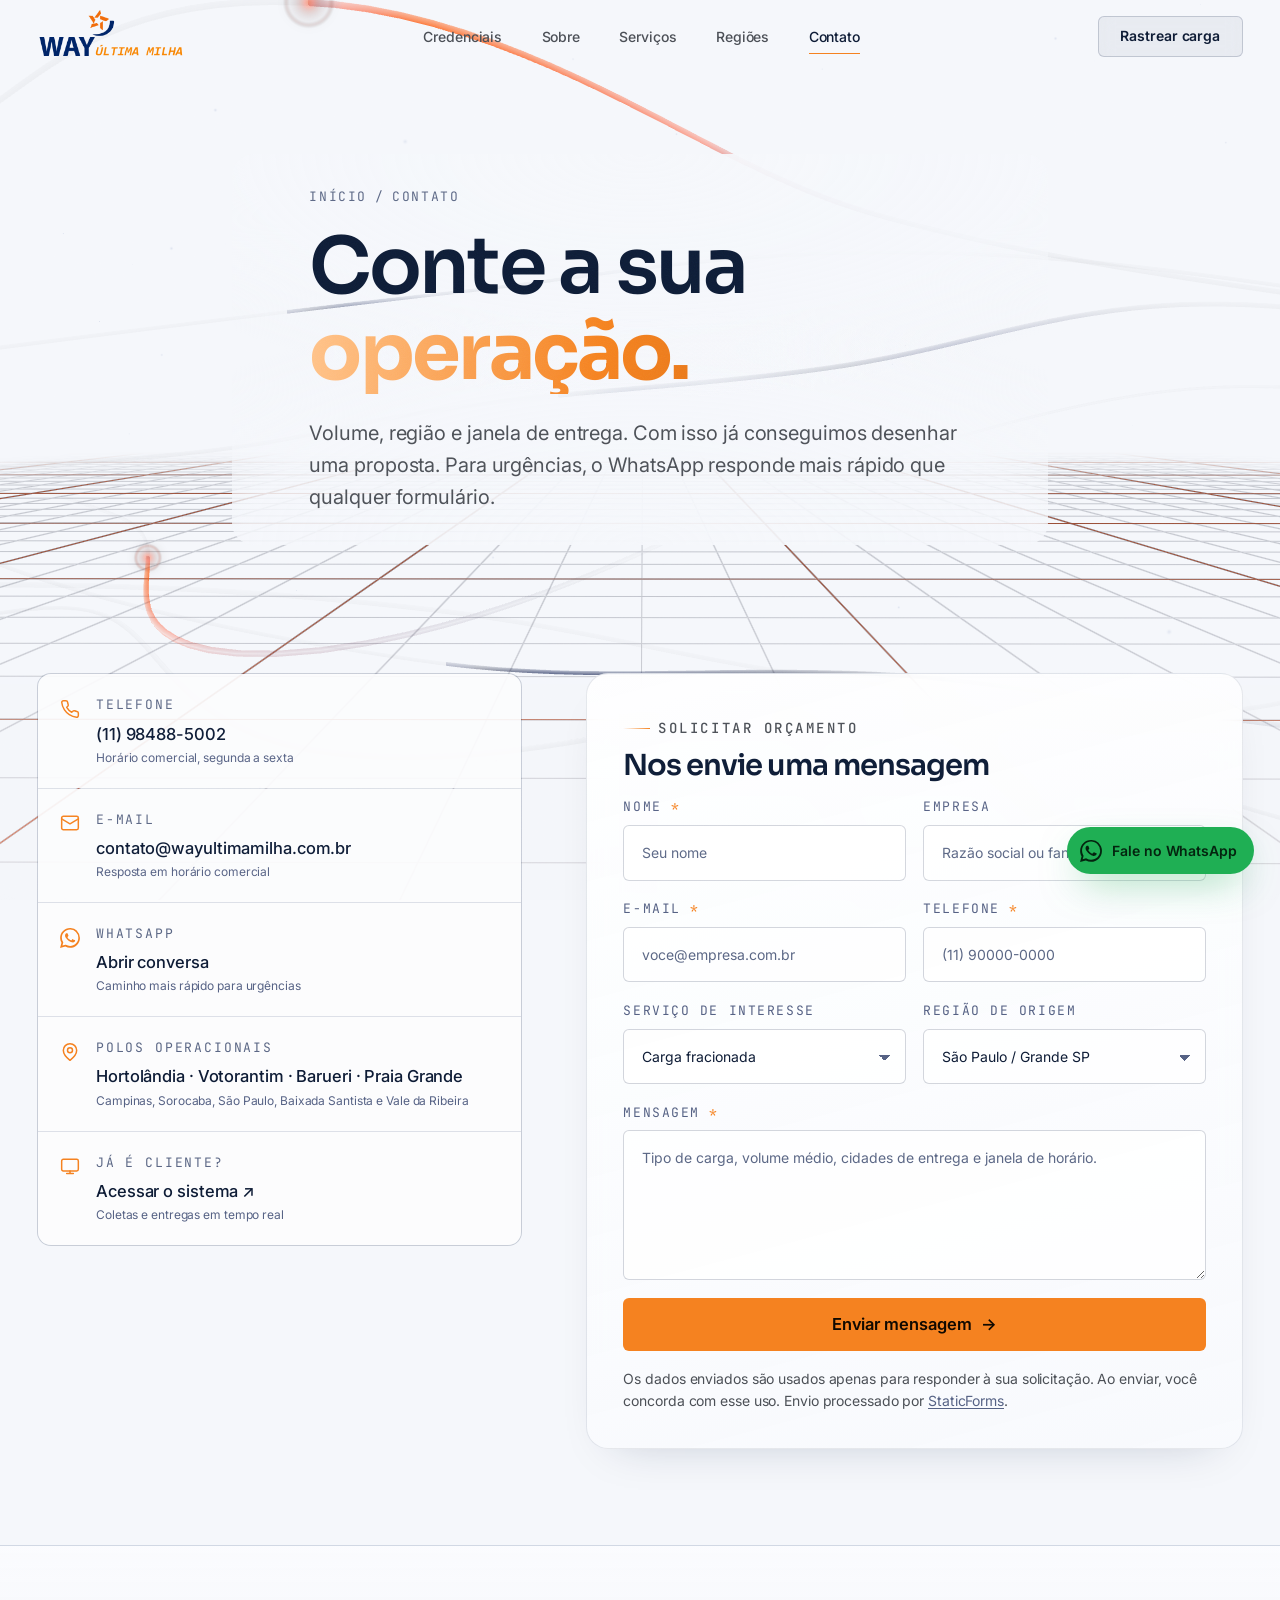
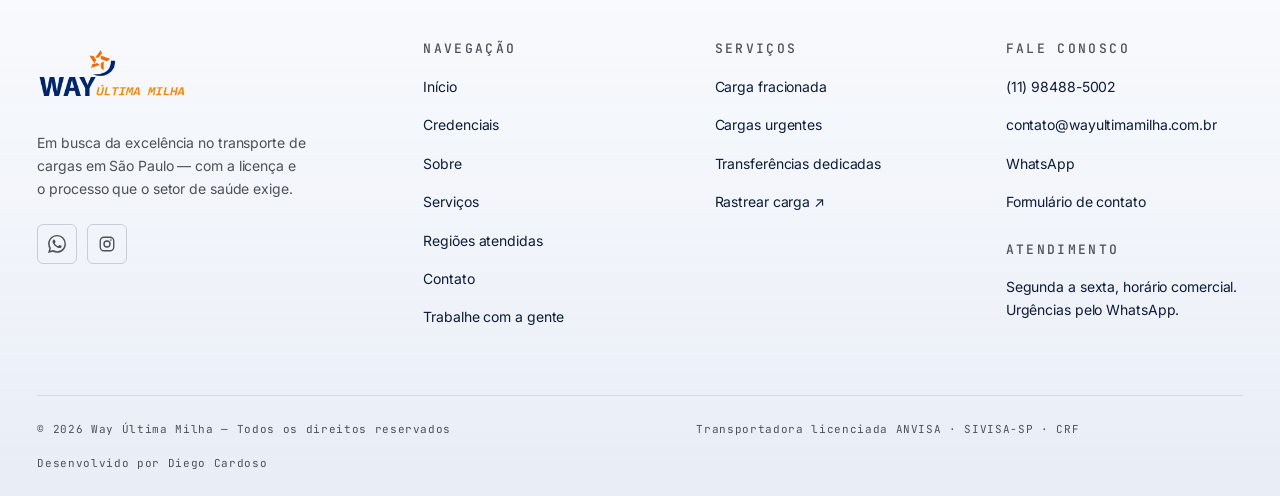
==== commit 7b707473: "Unify footer across contato and trabalhe-com-a-gente with index.html Co-Authored-By: Claude Sonnet 5" ====
--- a/contato.html
+++ b/contato.html
@@ -325,18 +325,50 @@
             loading="lazy">
           <p>Em busca da excelência no transporte de cargas em São Paulo — com a licença e o
             processo que o setor de saúde exige.</p>
-        </div>
+          <div class="footer__social">
+            <a href="https://api.whatsapp.com/send?phone=5511984885002" target="_blank" rel="noopener"
+              aria-label="WhatsApp">
+              <svg viewBox="0 0 24 24" fill="currentColor" aria-hidden="true">
+                <path
+                  d="M17.472 14.382c-.297-.149-1.758-.867-2.03-.967-.273-.099-.471-.148-.67.15-.197.297-.767.966-.966 1.164-.199.199-.397.223-.694.075-.297-.15-1.255-.463-2.39-1.475-.883-.788-1.48-1.761-1.653-2.059-.173-.297-.018-.458.13-.606.134-.133.347-.446.52-.644.174-.198.232-.34.347-.567.116-.226.058-.42-.024-.567-.082-.149-.67-1.611-.916-2.206-.242-.579-.487-.501-.669-.51-.173-.008-.371-.01-.57-.01-.198 0-.52.074-.792.372-.272.297-1.04 1.016-1.04 2.479 0 1.462 1.065 2.875 1.213 3.074.149.198 2.096 3.2 5.077 4.487.709.306 1.262.489 1.694.625.712.227 1.36.195 1.872.118.571-.085 1.758-.719 2.006-1.413.248-.694.248-1.29.173-1.414-.074-.124-.272-.198-.57-.347m-5.421 7.403h-.004a9.87 9.87 0 0 1-5.031-1.378l-.361-.214-3.741.982.998-3.648-.235-.374a9.86 9.86 0 0 1-1.51-5.26c.001-5.45 4.436-9.884 9.888-9.884 2.64 0 5.122 1.03 6.988 2.898a9.825 9.825 0 0 1 2.893 6.994c-.003 5.45-4.437 9.884-9.885 9.884m8.413-18.297A11.815 11.815 0 0 0 12.05 0C5.495 0 .16 5.335.157 11.892c0 2.096.547 4.142 1.588 5.945L.057 24l6.305-1.654a11.882 11.882 0 0 0 5.683 1.448h.005c6.554 0 11.89-5.335 11.893-11.893a11.821 11.821 0 0 0-3.48-8.413Z" />
+              </svg>
+            </a>
+            <a href="https://www.instagram.com/way_ultima_milha/" target="_blank" rel="noopener"
+              aria-label="Instagram">
+              <svg viewBox="0 0 24 24" fill="none" stroke="currentColor" stroke-width="1.8"
+                stroke-linecap="round" aria-hidden="true">
+                <rect x="3" y="3" width="18" height="18" rx="5" />
+                <circle cx="12" cy="12" r="4" />
+                <circle cx="17.2" cy="6.8" r="1.1" fill="currentColor" stroke="none" />
+              </svg>
+            </a>
+          </div>
+        </div>
+
         <div class="footer__col">
           <h4>Navegação</h4>
           <ul>
             <li><a href="index.html">Início</a></li>
             <li><a href="index.html#credenciais">Credenciais</a></li>
+            <li><a href="index.html#sobre">Sobre</a></li>
             <li><a href="index.html#servicos">Serviços</a></li>
             <li><a href="index.html#regioes">Regiões atendidas</a></li>
             <li><a href="contato.html">Contato</a></li>
             <li><a href="trabalhe-com-a-gente.html">Trabalhe com a gente</a></li>
           </ul>
         </div>
+
+        <div class="footer__col">
+          <h4>Serviços</h4>
+          <ul>
+            <li><a href="index.html#servicos">Carga fracionada</a></li>
+            <li><a href="index.html#servicos">Cargas urgentes</a></li>
+            <li><a href="index.html#servicos">Transferências dedicadas</a></li>
+            <li><a href="https://www.waysistemalogistico.com.br/" target="_blank" rel="noopener">Rastrear
+                carga ↗</a></li>
+          </ul>
+        </div>
+
         <div class="footer__col">
           <h4>Fale conosco</h4>
           <ul>
@@ -344,17 +376,17 @@
             <li><a href="mailto:contato@wayultimamilha.com.br">contato@wayultimamilha.com.br</a></li>
             <li><a href="https://api.whatsapp.com/send?phone=5511984885002" target="_blank"
                 rel="noopener">WhatsApp</a></li>
+            <li><a href="contato.html">Formulário de contato</a></li>
           </ul>
-        </div>
-        <div class="footer__col">
-          <h4>Conformidade</h4>
-          <p>AE Portaria 344 · AFE Medicamentos, Correlatos e Cosméticos · SIVISA · CRF</p>
+          <h4 style="margin-top:1.75rem">Atendimento</h4>
+          <p>Segunda a sexta, horário comercial. Urgências pelo WhatsApp.</p>
         </div>
       </div>
+
       <div class="footer__bottom">
         <p>© <span id="year">2026</span> Way Última Milha — Todos os direitos reservados</p>
         <p>Transportadora licenciada ANVISA · SIVISA-SP · CRF</p>
-        <p>Desenvolvido por Diego Damasceno Cardoso com ❤️</p>
+        <p>Desenvolvido por Diego Cardoso</p>
       </div>
     </div>
   </footer>
